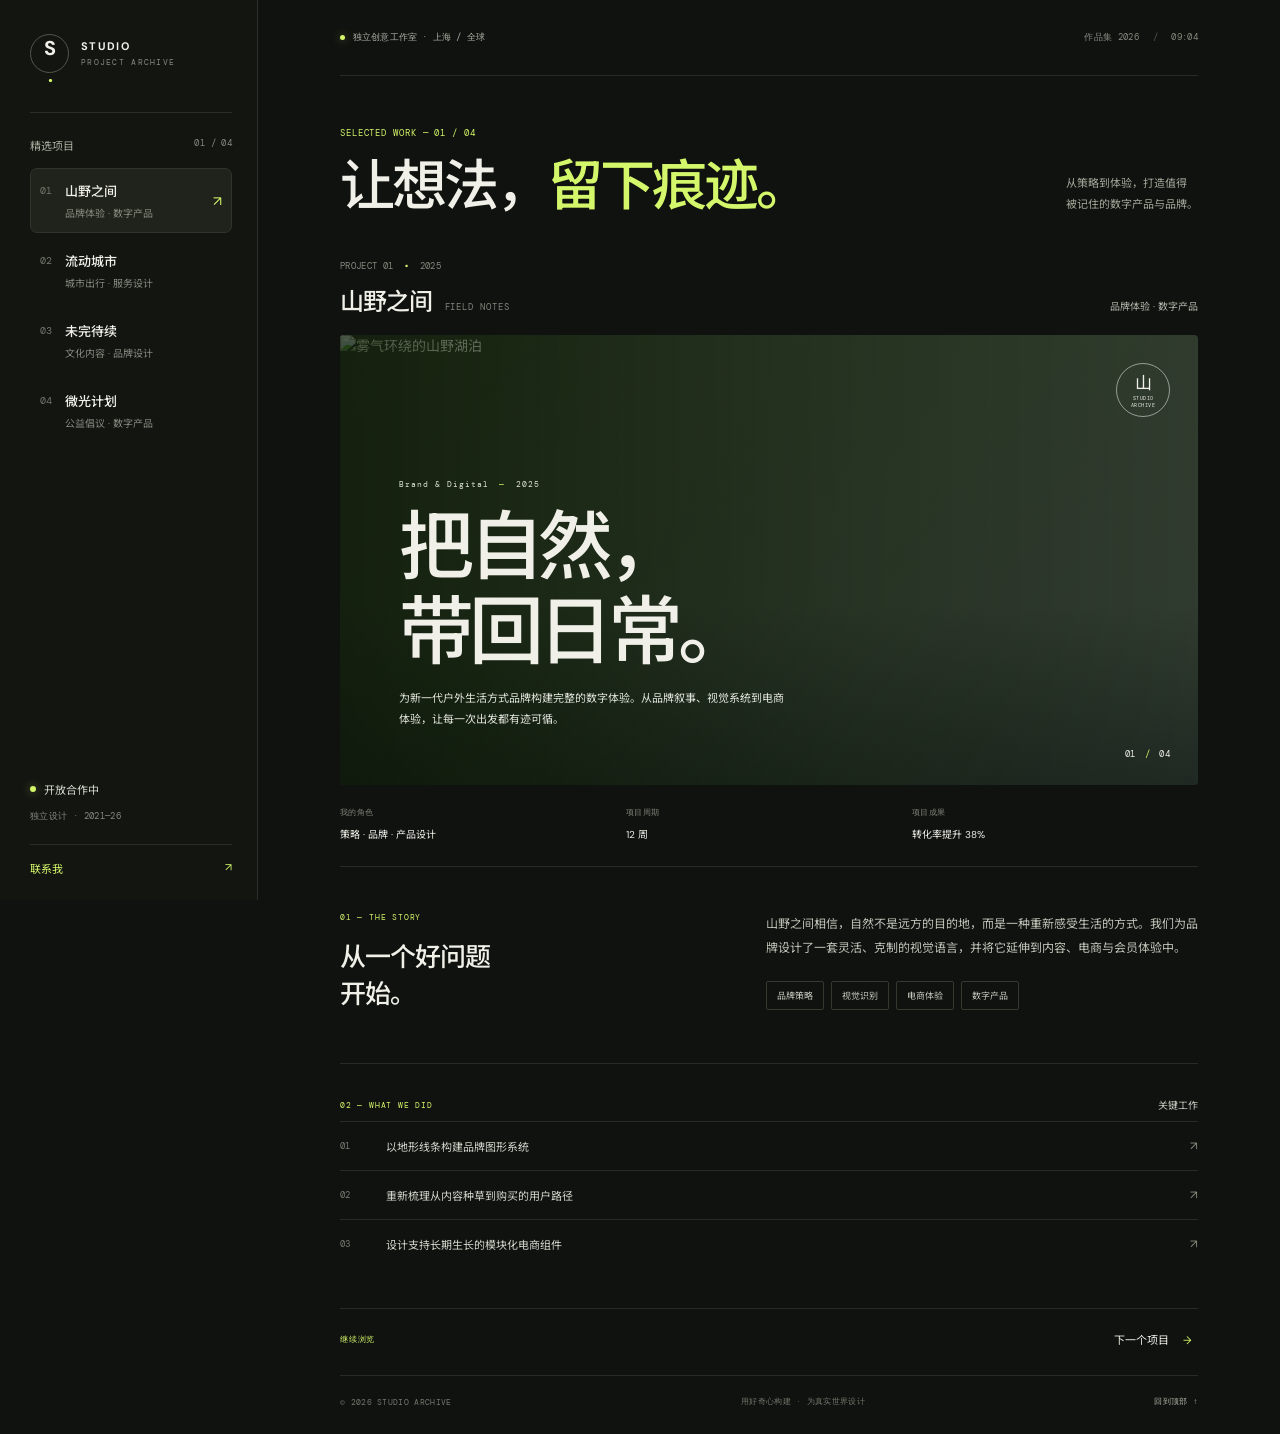
==== index.html @ 035f9936 "更改位置" ====
<!doctype html>
<html lang="zh-CN">
  <head>
    <meta charset="UTF-8" />
    <meta name="viewport" content="width=device-width, initial-scale=1.0" />
    <meta name="theme-color" content="#10120f" />
    <meta name="description" content="精选项目、设计实践与数字体验作品集。" />
    <title>Selected Work — 项目档案</title>
    <link rel="preconnect" href="https://fonts.googleapis.com" />
    <link rel="preconnect" href="https://fonts.gstatic.com" crossorigin />
    <link href="https://fonts.googleapis.com/css2?family=DM+Mono:wght@400;500&family=DM+Sans:wght@400;500;600;700&family=Noto+Sans+SC:wght@400;500;600;700&display=swap" rel="stylesheet" />
    <link rel="stylesheet" href="./styles.css" />
    <script src="./app.js" defer></script>
  </head>
  <body>
    <div class="site-shell">
      <aside class="sidebar" aria-label="项目导航">
        <a class="wordmark" href="#top" aria-label="回到首页"><span class="mark">S<span>.</span></span><span>STUDIO<br /><small>PROJECT ARCHIVE</small></span></a>
        <div class="sidebar-rule"></div>
        <div class="nav-heading"><span>精选项目</span><span class="mono" id="project-count">04 / 04</span></div>
        <nav id="project-nav" class="project-nav" aria-label="选择项目"></nav>
        <div class="sidebar-bottom">
          <div class="availability"><i></i><span>开放合作中</span></div>
          <span class="mono muted">独立设计 · 2021—26</span>
          <a class="contact-link" href="mailto:hello@example.com">联系我 <span>↗</span></a>
        </div>
      </aside>

      <main class="main" id="top">
        <header class="topbar"><span class="eyebrow"><span class="live-dot"></span> 独立创意工作室 · 上海 / 全球</span><span class="topbar-right mono">作品集 <span id="current-year"></span> <span class="topbar-slash">/</span> <span id="clock">--:--</span></span></header>
        <section class="intro"><div><p class="kicker">SELECTED WORK — 01 / 04</p><h1>让想法，<em>留下痕迹。</em></h1></div><p class="intro-note">从策略到体验，打造值得<br />被记住的数字产品与品牌。</p></section>
        <section id="project-detail" class="project-detail" aria-live="polite"></section>
        <footer class="footer"><span>© <span id="footer-year"></span> STUDIO ARCHIVE</span><span>用好奇心构建 · 为真实世界设计</span><a href="#top">回到顶部 ↑</a></footer>
      </main>
    </div>
  </body>
</html>
---- styles.css ----
:root{color-scheme:dark;--bg:#10120f;--panel:#171915;--panel-soft:#1d201a;--line:rgba(233,237,221,.11);--muted:#85897e;--text:#f0f0e9;--lime:#d4f66a;--mono:"DM Mono",monospace;--sans:"DM Sans","Noto Sans SC",sans-serif}*{box-sizing:border-box}html{scroll-behavior:smooth}body{margin:0;background:var(--bg);color:var(--text);font-family:var(--sans);font-size:14px;-webkit-font-smoothing:antialiased}a{color:inherit;text-decoration:none}button{font:inherit;color:inherit}.mono,.section-label,.project-index,.meta-label,.eyebrow,.kicker{font-family:var(--mono);letter-spacing:.04em}.site-shell{min-height:100vh}.sidebar{position:fixed;z-index:5;inset:0 auto 0 0;width:258px;padding:34px 25px 24px 30px;background:#131511;border-right:1px solid var(--line);display:flex;flex-direction:column}.wordmark{display:flex;align-items:center;gap:12px;font-size:11px;line-height:1.35;letter-spacing:.12em;font-weight:700}.wordmark small{font-family:var(--mono);font-weight:400;color:var(--muted);font-size:8px;letter-spacing:.16em}.mark{width:39px;height:39px;border:1px solid #52564a;border-radius:50%;display:grid;place-items:center;font-size:20px;letter-spacing:-.08em}.mark span{color:var(--lime)}.sidebar-rule{height:1px;background:var(--line);margin:39px 0 24px}.nav-heading{display:flex;justify-content:space-between;color:#a9ad9f;font-size:11px;margin-bottom:15px}.nav-heading .mono{font-size:9px;color:var(--muted)}.project-nav{display:flex;flex-direction:column;gap:5px}.project-link{position:relative;display:flex;align-items:center;gap:12px;text-align:left;width:100%;border:1px solid transparent;background:none;border-radius:7px;padding:12px 9px;cursor:pointer;transition:background .2s,border-color .2s}.project-link:hover{background:#1b1e18}.project-link.active{background:#20231b;border-color:#30342a}.project-number{font-size:10px;color:#72776c;align-self:flex-start;padding-top:3px}.project-link-copy{display:flex;flex-direction:column;gap:5px}.project-link-copy strong{font-size:13px;font-weight:500}.project-link-copy small{font-size:10px;color:var(--muted)}.nav-arrow{margin-left:auto;color:var(--lime);opacity:0;transform:translate(-3px,3px);transition:.2s}.project-link.active .nav-arrow,.project-link:hover .nav-arrow{opacity:1;transform:translate(0)}.sidebar-bottom{margin-top:auto;display:flex;flex-direction:column;gap:13px}.availability{display:flex;align-items:center;gap:8px;font-size:11px;color:#d5d7cc}.availability i,.live-dot{display:inline-block;width:6px;height:6px;border-radius:50%;background:var(--lime);box-shadow:0 0 10px #d4f66a75}.sidebar-bottom .muted{font-size:9px;color:var(--muted)}.contact-link{margin-top:8px;padding-top:15px;border-top:1px solid var(--line);font-size:11px;color:var(--lime);display:flex;justify-content:space-between}.main{margin-left:258px;max-width:1600px;padding:0 6.4vw}.topbar{height:76px;display:flex;align-items:center;justify-content:space-between;border-bottom:1px solid var(--line);font-size:10px;color:#aeb2a6}.eyebrow{font-size:9px;letter-spacing:.02em;display:flex;align-items:center;gap:8px}.live-dot{width:5px;height:5px}.topbar-right{font-size:9px;color:#85897e}.topbar-slash{padding:0 8px;color:#51564a}.intro{padding:51px 0 37px;display:flex;justify-content:space-between;align-items:flex-end}.kicker{font-size:9px;color:var(--lime);letter-spacing:.1em;margin:0 0 17px}.intro h1{font-weight:500;font-size:clamp(31px,4.3vw,57px);letter-spacing:-.055em;line-height:1.12;margin:0}.intro h1 em{font-style:normal;color:var(--lime)}.intro-note{font-size:11px;color:#a2a699;line-height:1.9;margin:0 0 3px}.project-heading{display:flex;align-items:flex-end;justify-content:space-between;margin:0 0 18px}.project-index{font-size:9px;color:var(--muted)}.project-index b{color:var(--lime);font-size:8px;padding:0 5px}.project-heading h2{margin:9px 0 0;font-size:24px;letter-spacing:-.035em;font-weight:500;display:flex;align-items:baseline;gap:12px}.heading-en{font:9px var(--mono);letter-spacing:.1em;color:#808579}.project-category{font-size:10px;color:#b1b4a9;padding-bottom:4px}.hero-art{position:relative;width:100%;height:clamp(275px,37vw,450px);overflow:hidden;border-radius:4px;background:#343c2d}.hero-image{position:absolute;width:100%;height:100%;inset:0;object-fit:cover;object-position:center 48%;opacity:.88;transition:transform .8s cubic-bezier(.2,.7,.2,1)}.hero-art:hover .hero-image{transform:scale(1.025)}.hero-art:after{content:"";position:absolute;inset:0;background:linear-gradient(90deg,rgba(9,15,10,.68),rgba(9,15,10,.24) 60%,rgba(9,15,10,.04)),linear-gradient(0deg,rgba(7,10,7,.37),transparent 40%);pointer-events:none}.hero-shade{position:absolute;z-index:1;inset:0;mix-blend-mode:color;background:linear-gradient(125deg,#8ba87555,#7898aa22)}.hero-art.blue .hero-shade{background:#6678a855}.hero-art.peach .hero-shade{background:#c8987755}.hero-art.lilac .hero-shade{background:#9478a355}.hero-label{position:absolute;z-index:2;left:clamp(25px,4.6vw,66px);bottom:clamp(28px,4.3vw,56px);max-width:460px;display:flex;flex-direction:column;align-items:flex-start}.hero-label-top{font-size:8px;letter-spacing:.13em;color:#e0e5d8}.hero-label-top span{color:var(--lime);padding:0 4px}.hero-title{font-size:clamp(39px,6vw,75px);line-height:1.13;letter-spacing:-.07em;font-weight:500;margin:17px 0 12px}.hero-caption{font-size:11px;line-height:1.9;max-width:390px;color:#e2e4dc}.hero-stamp{position:absolute;z-index:2;right:28px;top:28px;width:54px;height:54px;border:1px solid #ffffff80;border-radius:50%;display:flex;flex-direction:column;align-items:center;justify-content:center;font-size:17px}.hero-stamp span{font:5px/1.35 var(--mono);letter-spacing:.1em;text-align:center;margin-top:2px}.hero-counter{position:absolute;z-index:2;right:28px;bottom:25px;font-size:9px}.hero-counter i{color:var(--lime);font-style:normal;padding:0 4px}.project-meta{display:grid;grid-template-columns:repeat(3,1fr);padding:22px 0 25px;border-bottom:1px solid var(--line)}.project-meta div{display:flex;flex-direction:column;gap:8px;font-size:10px}.meta-label{color:#7f8478;font-size:8px;text-transform:uppercase}.story-grid{display:grid;grid-template-columns:1fr 1.18fr;gap:7%;padding:45px 0 49px;border-bottom:1px solid var(--line)}.section-label{margin:0;color:var(--lime);font-size:8px;letter-spacing:.1em}.story-grid h3{font-size:26px;line-height:1.45;letter-spacing:-.04em;font-weight:500;margin:17px 0 0}.story-copy p{margin:0;color:#c0c3b8;font-size:12px;line-height:2.05;max-width:540px}.tag-list{display:flex;flex-wrap:wrap;gap:7px;margin-top:20px}.tag-list span{font-size:9px;color:#c3c7bb;border:1px solid #35392f;padding:7px 10px;border-radius:2px}.highlights{padding:33px 0 40px}.highlights-head{display:flex;justify-content:space-between;align-items:center;font-size:10px;color:#c3c6bb;margin-bottom:9px}.highlight-row{display:grid;grid-template-columns:46px 1fr 20px;align-items:center;border-top:1px solid var(--line);padding:16px 0}.highlight-row>span:first-child{color:#777c70;font-size:9px}.highlight-row p{font-size:11px;margin:0;color:#d2d4ca}.highlight-plus{font-size:12px;color:#878c7e;text-align:right}.next-project{border-top:1px solid var(--line);padding:21px 0 27px;display:flex;justify-content:space-between;align-items:center}.next-project button{border:0;background:none;cursor:pointer;font-size:11px}.next-project button span{color:var(--lime);padding-left:11px;transition:padding .2s}.next-project button:hover span{padding-left:17px}.footer{display:flex;justify-content:space-between;align-items:center;padding:20px 0 27px;border-top:1px solid var(--line);font:8px var(--mono);color:#72776c;letter-spacing:.04em}.footer a{color:#afb3a7}.footer a:hover{color:var(--lime)}
@media(min-width:1500px){.main{padding-right:8vw;padding-left:8vw}}
@media(max-width:900px){.sidebar{width:215px;padding-left:22px;padding-right:19px}.main{margin-left:215px;padding:0 5vw}.intro-note{font-size:10px}.hero-art{height:340px}.story-grid{gap:5%}}
@media(max-width:650px){.sidebar{position:relative;width:100%;height:auto;padding:17px 19px 12px;border-right:0;border-bottom:1px solid var(--line);display:grid;grid-template-columns:1fr auto;align-items:center}.wordmark{font-size:10px}.mark{width:34px;height:34px}.sidebar-rule,.sidebar-bottom{display:none}.nav-heading{display:none}.project-nav{grid-column:1/-1;flex-direction:row;overflow-x:auto;gap:6px;margin-top:13px;padding-bottom:1px;scrollbar-width:none}.project-nav::-webkit-scrollbar{display:none}.project-link{width:auto;min-width:max-content;padding:8px 10px;gap:8px}.project-number{padding-top:1px}.project-link-copy{gap:0}.project-link-copy strong{font-size:11px}.project-link-copy small,.nav-arrow{display:none}.main{margin-left:0;padding:0 19px}.topbar{height:54px}.topbar-right{font-size:8px}.eyebrow{font-size:8px}.intro{padding:35px 0 27px;display:block}.intro h1{font-size:39px}.intro-note{margin-top:14px}.project-heading{align-items:flex-start}.project-heading h2{font-size:22px;gap:8px}.heading-en{font-size:7px}.project-category{font-size:9px;text-align:right;max-width:100px;line-height:1.6}.hero-art{height:365px}.hero-image{object-position:57% center}.hero-label{left:23px;bottom:28px;right:20px}.hero-title{font-size:53px}.hero-caption{font-size:10px}.hero-stamp{right:16px;top:16px;width:45px;height:45px}.hero-counter{right:17px;bottom:15px}.project-meta{gap:8px;padding:17px 0 19px}.project-meta div{font-size:9px}.meta-label{font-size:7px}.story-grid{grid-template-columns:1fr;gap:19px;padding:31px 0 34px}.story-grid h3{font-size:23px;margin-top:10px}.story-grid h3 br{display:none}.story-copy p{font-size:11px}.highlights{padding:26px 0 30px}.highlight-row{grid-template-columns:33px 1fr 16px;padding:15px 0}.highlight-row p{font-size:10px;line-height:1.7}.footer{font-size:7px}.footer span:nth-child(2){display:none}}
@media(prefers-reduced-motion:reduce){*,*::before,*::after{scroll-behavior:auto!important;transition:none!important}}
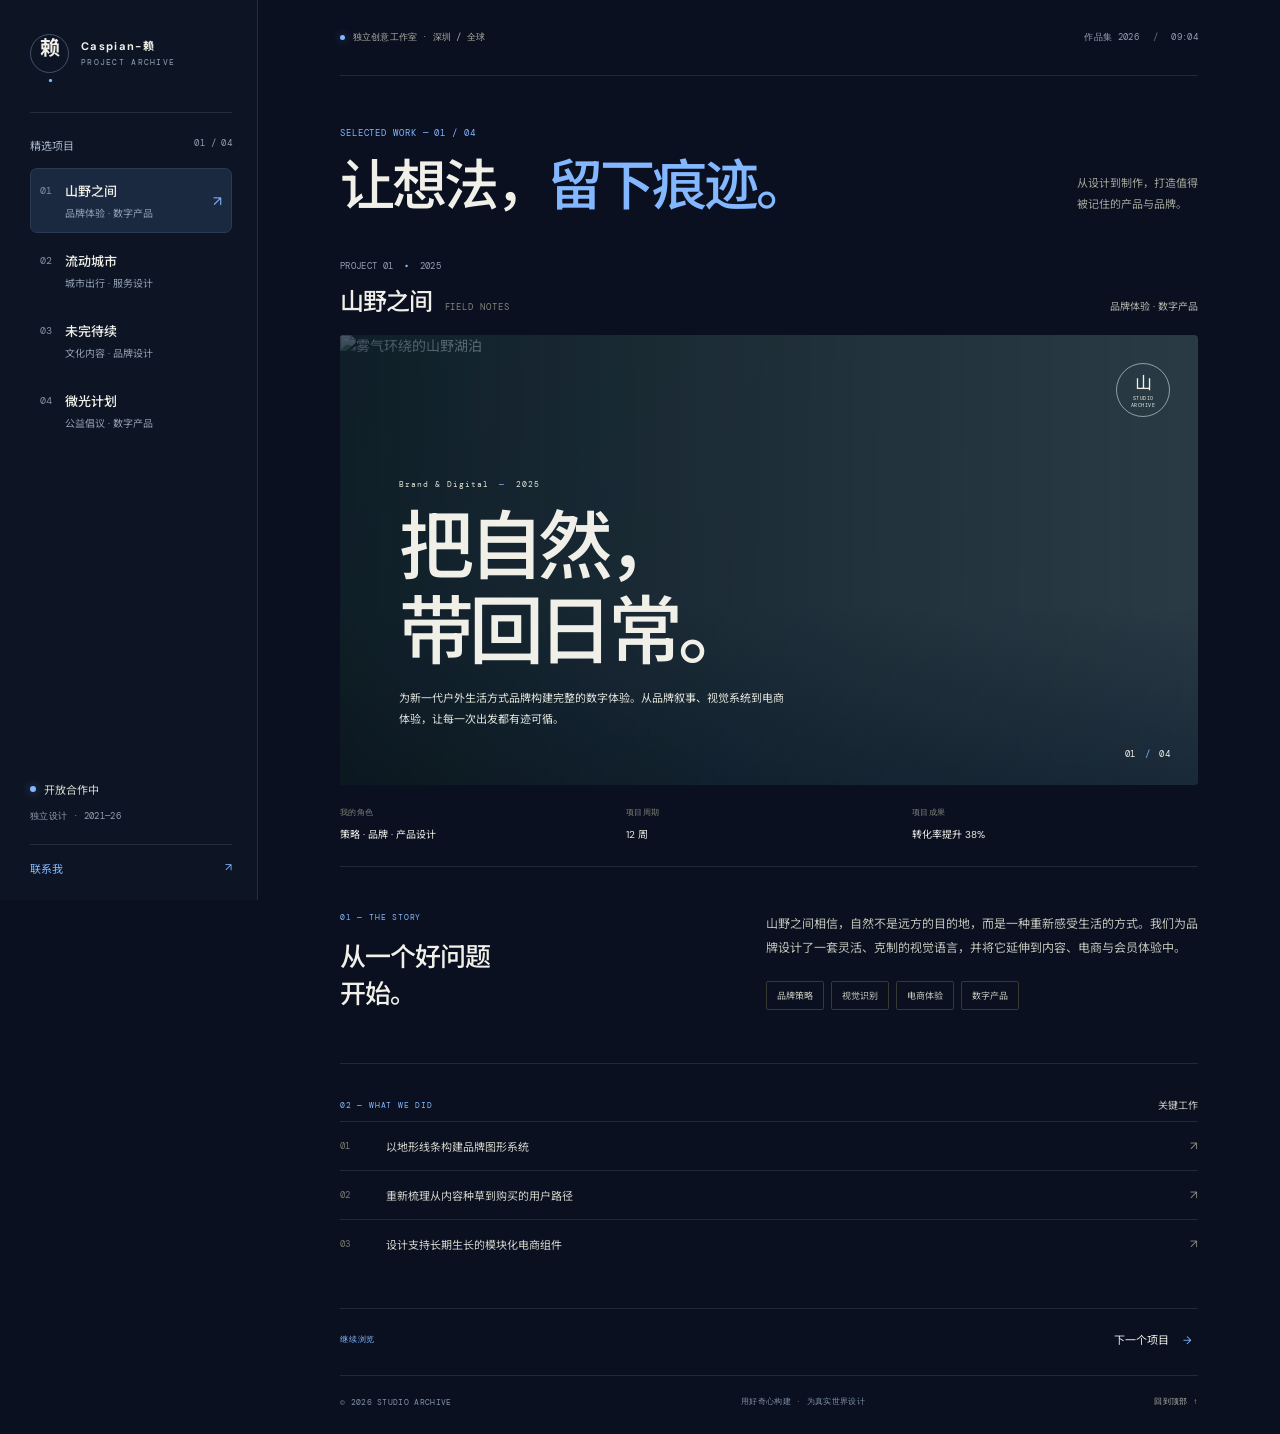
==== commit 8b805840: "更新" ====
--- a/index.html
+++ b/index.html
@@ -15,7 +15,7 @@
   <body>
     <div class="site-shell">
       <aside class="sidebar" aria-label="项目导航">
-        <a class="wordmark" href="#top" aria-label="回到首页"><span class="mark">S<span>.</span></span><span>STUDIO<br /><small>PROJECT ARCHIVE</small></span></a>
+        <a class="wordmark" href="#top" aria-label="回到首页"><span class="mark">赖<span>.</span></span><span>Caspian-赖<br /><small>PROJECT ARCHIVE</small></span></a>
         <div class="sidebar-rule"></div>
         <div class="nav-heading"><span>精选项目</span><span class="mono" id="project-count">04 / 04</span></div>
         <nav id="project-nav" class="project-nav" aria-label="选择项目"></nav>
@@ -27,8 +27,8 @@
       </aside>
 
       <main class="main" id="top">
-        <header class="topbar"><span class="eyebrow"><span class="live-dot"></span> 独立创意工作室 · 上海 / 全球</span><span class="topbar-right mono">作品集 <span id="current-year"></span> <span class="topbar-slash">/</span> <span id="clock">--:--</span></span></header>
-        <section class="intro"><div><p class="kicker">SELECTED WORK — 01 / 04</p><h1>让想法，<em>留下痕迹。</em></h1></div><p class="intro-note">从策略到体验，打造值得<br />被记住的数字产品与品牌。</p></section>
+        <header class="topbar"><span class="eyebrow"><span class="live-dot"></span> 独立创意工作室 · 深圳 / 全球</span><span class="topbar-right mono">作品集 <span id="current-year"></span> <span class="topbar-slash">/</span> <span id="clock">--:--</span></span></header>
+        <section class="intro"><div><p class="kicker">SELECTED WORK — 01 / 04</p><h1>让想法，<em>留下痕迹。</em></h1></div><p class="intro-note">从设计到制作，打造值得<br />被记住的产品与品牌。</p></section>
         <section id="project-detail" class="project-detail" aria-live="polite"></section>
         <footer class="footer"><span>© <span id="footer-year"></span> STUDIO ARCHIVE</span><span>用好奇心构建 · 为真实世界设计</span><a href="#top">回到顶部 ↑</a></footer>
       </main>
--- a/styles.css
+++ b/styles.css
@@ -1,4 +1,4 @@
-:root{color-scheme:dark;--bg:#10120f;--panel:#171915;--panel-soft:#1d201a;--line:rgba(233,237,221,.11);--muted:#85897e;--text:#f0f0e9;--lime:#d4f66a;--mono:"DM Mono",monospace;--sans:"DM Sans","Noto Sans SC",sans-serif}*{box-sizing:border-box}html{scroll-behavior:smooth}body{margin:0;background:var(--bg);color:var(--text);font-family:var(--sans);font-size:14px;-webkit-font-smoothing:antialiased}a{color:inherit;text-decoration:none}button{font:inherit;color:inherit}.mono,.section-label,.project-index,.meta-label,.eyebrow,.kicker{font-family:var(--mono);letter-spacing:.04em}.site-shell{min-height:100vh}.sidebar{position:fixed;z-index:5;inset:0 auto 0 0;width:258px;padding:34px 25px 24px 30px;background:#131511;border-right:1px solid var(--line);display:flex;flex-direction:column}.wordmark{display:flex;align-items:center;gap:12px;font-size:11px;line-height:1.35;letter-spacing:.12em;font-weight:700}.wordmark small{font-family:var(--mono);font-weight:400;color:var(--muted);font-size:8px;letter-spacing:.16em}.mark{width:39px;height:39px;border:1px solid #52564a;border-radius:50%;display:grid;place-items:center;font-size:20px;letter-spacing:-.08em}.mark span{color:var(--lime)}.sidebar-rule{height:1px;background:var(--line);margin:39px 0 24px}.nav-heading{display:flex;justify-content:space-between;color:#a9ad9f;font-size:11px;margin-bottom:15px}.nav-heading .mono{font-size:9px;color:var(--muted)}.project-nav{display:flex;flex-direction:column;gap:5px}.project-link{position:relative;display:flex;align-items:center;gap:12px;text-align:left;width:100%;border:1px solid transparent;background:none;border-radius:7px;padding:12px 9px;cursor:pointer;transition:background .2s,border-color .2s}.project-link:hover{background:#1b1e18}.project-link.active{background:#20231b;border-color:#30342a}.project-number{font-size:10px;color:#72776c;align-self:flex-start;padding-top:3px}.project-link-copy{display:flex;flex-direction:column;gap:5px}.project-link-copy strong{font-size:13px;font-weight:500}.project-link-copy small{font-size:10px;color:var(--muted)}.nav-arrow{margin-left:auto;color:var(--lime);opacity:0;transform:translate(-3px,3px);transition:.2s}.project-link.active .nav-arrow,.project-link:hover .nav-arrow{opacity:1;transform:translate(0)}.sidebar-bottom{margin-top:auto;display:flex;flex-direction:column;gap:13px}.availability{display:flex;align-items:center;gap:8px;font-size:11px;color:#d5d7cc}.availability i,.live-dot{display:inline-block;width:6px;height:6px;border-radius:50%;background:var(--lime);box-shadow:0 0 10px #d4f66a75}.sidebar-bottom .muted{font-size:9px;color:var(--muted)}.contact-link{margin-top:8px;padding-top:15px;border-top:1px solid var(--line);font-size:11px;color:var(--lime);display:flex;justify-content:space-between}.main{margin-left:258px;max-width:1600px;padding:0 6.4vw}.topbar{height:76px;display:flex;align-items:center;justify-content:space-between;border-bottom:1px solid var(--line);font-size:10px;color:#aeb2a6}.eyebrow{font-size:9px;letter-spacing:.02em;display:flex;align-items:center;gap:8px}.live-dot{width:5px;height:5px}.topbar-right{font-size:9px;color:#85897e}.topbar-slash{padding:0 8px;color:#51564a}.intro{padding:51px 0 37px;display:flex;justify-content:space-between;align-items:flex-end}.kicker{font-size:9px;color:var(--lime);letter-spacing:.1em;margin:0 0 17px}.intro h1{font-weight:500;font-size:clamp(31px,4.3vw,57px);letter-spacing:-.055em;line-height:1.12;margin:0}.intro h1 em{font-style:normal;color:var(--lime)}.intro-note{font-size:11px;color:#a2a699;line-height:1.9;margin:0 0 3px}.project-heading{display:flex;align-items:flex-end;justify-content:space-between;margin:0 0 18px}.project-index{font-size:9px;color:var(--muted)}.project-index b{color:var(--lime);font-size:8px;padding:0 5px}.project-heading h2{margin:9px 0 0;font-size:24px;letter-spacing:-.035em;font-weight:500;display:flex;align-items:baseline;gap:12px}.heading-en{font:9px var(--mono);letter-spacing:.1em;color:#808579}.project-category{font-size:10px;color:#b1b4a9;padding-bottom:4px}.hero-art{position:relative;width:100%;height:clamp(275px,37vw,450px);overflow:hidden;border-radius:4px;background:#343c2d}.hero-image{position:absolute;width:100%;height:100%;inset:0;object-fit:cover;object-position:center 48%;opacity:.88;transition:transform .8s cubic-bezier(.2,.7,.2,1)}.hero-art:hover .hero-image{transform:scale(1.025)}.hero-art:after{content:"";position:absolute;inset:0;background:linear-gradient(90deg,rgba(9,15,10,.68),rgba(9,15,10,.24) 60%,rgba(9,15,10,.04)),linear-gradient(0deg,rgba(7,10,7,.37),transparent 40%);pointer-events:none}.hero-shade{position:absolute;z-index:1;inset:0;mix-blend-mode:color;background:linear-gradient(125deg,#8ba87555,#7898aa22)}.hero-art.blue .hero-shade{background:#6678a855}.hero-art.peach .hero-shade{background:#c8987755}.hero-art.lilac .hero-shade{background:#9478a355}.hero-label{position:absolute;z-index:2;left:clamp(25px,4.6vw,66px);bottom:clamp(28px,4.3vw,56px);max-width:460px;display:flex;flex-direction:column;align-items:flex-start}.hero-label-top{font-size:8px;letter-spacing:.13em;color:#e0e5d8}.hero-label-top span{color:var(--lime);padding:0 4px}.hero-title{font-size:clamp(39px,6vw,75px);line-height:1.13;letter-spacing:-.07em;font-weight:500;margin:17px 0 12px}.hero-caption{font-size:11px;line-height:1.9;max-width:390px;color:#e2e4dc}.hero-stamp{position:absolute;z-index:2;right:28px;top:28px;width:54px;height:54px;border:1px solid #ffffff80;border-radius:50%;display:flex;flex-direction:column;align-items:center;justify-content:center;font-size:17px}.hero-stamp span{font:5px/1.35 var(--mono);letter-spacing:.1em;text-align:center;margin-top:2px}.hero-counter{position:absolute;z-index:2;right:28px;bottom:25px;font-size:9px}.hero-counter i{color:var(--lime);font-style:normal;padding:0 4px}.project-meta{display:grid;grid-template-columns:repeat(3,1fr);padding:22px 0 25px;border-bottom:1px solid var(--line)}.project-meta div{display:flex;flex-direction:column;gap:8px;font-size:10px}.meta-label{color:#7f8478;font-size:8px;text-transform:uppercase}.story-grid{display:grid;grid-template-columns:1fr 1.18fr;gap:7%;padding:45px 0 49px;border-bottom:1px solid var(--line)}.section-label{margin:0;color:var(--lime);font-size:8px;letter-spacing:.1em}.story-grid h3{font-size:26px;line-height:1.45;letter-spacing:-.04em;font-weight:500;margin:17px 0 0}.story-copy p{margin:0;color:#c0c3b8;font-size:12px;line-height:2.05;max-width:540px}.tag-list{display:flex;flex-wrap:wrap;gap:7px;margin-top:20px}.tag-list span{font-size:9px;color:#c3c7bb;border:1px solid #35392f;padding:7px 10px;border-radius:2px}.highlights{padding:33px 0 40px}.highlights-head{display:flex;justify-content:space-between;align-items:center;font-size:10px;color:#c3c6bb;margin-bottom:9px}.highlight-row{display:grid;grid-template-columns:46px 1fr 20px;align-items:center;border-top:1px solid var(--line);padding:16px 0}.highlight-row>span:first-child{color:#777c70;font-size:9px}.highlight-row p{font-size:11px;margin:0;color:#d2d4ca}.highlight-plus{font-size:12px;color:#878c7e;text-align:right}.next-project{border-top:1px solid var(--line);padding:21px 0 27px;display:flex;justify-content:space-between;align-items:center}.next-project button{border:0;background:none;cursor:pointer;font-size:11px}.next-project button span{color:var(--lime);padding-left:11px;transition:padding .2s}.next-project button:hover span{padding-left:17px}.footer{display:flex;justify-content:space-between;align-items:center;padding:20px 0 27px;border-top:1px solid var(--line);font:8px var(--mono);color:#72776c;letter-spacing:.04em}.footer a{color:#afb3a7}.footer a:hover{color:var(--lime)}
+:root{color-scheme:dark;--bg:#0a1020;--panel:#111a2a;--panel-soft:#18243a;--line:rgba(233,237,221,.11);--muted:#929fb3;--text:#f0f0e9;--lime:#83b7ff;--mono:"DM Mono",monospace;--sans:"DM Sans","Noto Sans SC",sans-serif}*{box-sizing:border-box}html{scroll-behavior:smooth}body{margin:0;background:var(--bg);color:var(--text);font-family:var(--sans);font-size:14px;-webkit-font-smoothing:antialiased}a{color:inherit;text-decoration:none}button{font:inherit;color:inherit}.mono,.section-label,.project-index,.meta-label,.eyebrow,.kicker{font-family:var(--mono);letter-spacing:.04em}.site-shell{min-height:100vh}.sidebar{position:fixed;z-index:5;inset:0 auto 0 0;width:258px;padding:34px 25px 24px 30px;background:#0d1524;border-right:1px solid var(--line);display:flex;flex-direction:column}.wordmark{display:flex;align-items:center;gap:12px;font-size:11px;line-height:1.35;letter-spacing:.12em;font-weight:700}.wordmark small{font-family:var(--mono);font-weight:400;color:var(--muted);font-size:8px;letter-spacing:.16em}.mark{width:39px;height:39px;border:1px solid #41516b;border-radius:50%;display:grid;place-items:center;font-size:20px;letter-spacing:-.08em}.mark span{color:var(--lime)}.sidebar-rule{height:1px;background:var(--line);margin:39px 0 24px}.nav-heading{display:flex;justify-content:space-between;color:#a8b5ca;font-size:11px;margin-bottom:15px}.nav-heading .mono{font-size:9px;color:var(--muted)}.project-nav{display:flex;flex-direction:column;gap:5px}.project-link{position:relative;display:flex;align-items:center;gap:12px;text-align:left;width:100%;border:1px solid transparent;background:none;border-radius:7px;padding:12px 9px;cursor:pointer;transition:background .2s,border-color .2s}.project-link:hover{background:#172238}.project-link.active{background:#1b2940;border-color:#2b3a53}.project-number{font-size:10px;color:#8190a7;align-self:flex-start;padding-top:3px}.project-link-copy{display:flex;flex-direction:column;gap:5px}.project-link-copy strong{font-size:13px;font-weight:500}.project-link-copy small{font-size:10px;color:var(--muted)}.nav-arrow{margin-left:auto;color:var(--lime);opacity:0;transform:translate(-3px,3px);transition:.2s}.project-link.active .nav-arrow,.project-link:hover .nav-arrow{opacity:1;transform:translate(0)}.sidebar-bottom{margin-top:auto;display:flex;flex-direction:column;gap:13px}.availability{display:flex;align-items:center;gap:8px;font-size:11px;color:#d5d7cc}.availability i,.live-dot{display:inline-block;width:6px;height:6px;border-radius:50%;background:var(--lime);box-shadow:0 0 10px #83b7ff75}.sidebar-bottom .muted{font-size:9px;color:var(--muted)}.contact-link{margin-top:8px;padding-top:15px;border-top:1px solid var(--line);font-size:11px;color:var(--lime);display:flex;justify-content:space-between}.main{margin-left:258px;max-width:1600px;padding:0 6.4vw}.topbar{height:76px;display:flex;align-items:center;justify-content:space-between;border-bottom:1px solid var(--line);font-size:10px;color:#aeb2a6}.eyebrow{font-size:9px;letter-spacing:.02em;display:flex;align-items:center;gap:8px}.live-dot{width:5px;height:5px}.topbar-right{font-size:9px;color:#929fb3}.topbar-slash{padding:0 8px;color:#64748a}.intro{padding:51px 0 37px;display:flex;justify-content:space-between;align-items:flex-end}.kicker{font-size:9px;color:var(--lime);letter-spacing:.1em;margin:0 0 17px}.intro h1{font-weight:500;font-size:clamp(31px,4.3vw,57px);letter-spacing:-.055em;line-height:1.12;margin:0}.intro h1 em{font-style:normal;color:var(--lime)}.intro-note{font-size:11px;color:#a2a699;line-height:1.9;margin:0 0 3px}.project-heading{display:flex;align-items:flex-end;justify-content:space-between;margin:0 0 18px}.project-index{font-size:9px;color:var(--muted)}.project-index b{color:var(--lime);font-size:8px;padding:0 5px}.project-heading h2{margin:9px 0 0;font-size:24px;letter-spacing:-.035em;font-weight:500;display:flex;align-items:baseline;gap:12px}.heading-en{font:9px var(--mono);letter-spacing:.1em;color:#808579}.project-category{font-size:10px;color:#b1b4a9;padding-bottom:4px}.hero-art{position:relative;width:100%;height:clamp(275px,37vw,450px);overflow:hidden;border-radius:4px;background:#343c2d}.hero-image{position:absolute;width:100%;height:100%;inset:0;object-fit:cover;object-position:center 48%;opacity:.88;transition:transform .8s cubic-bezier(.2,.7,.2,1)}.hero-art:hover .hero-image{transform:scale(1.025)}.hero-art:after{content:"";position:absolute;inset:0;background:linear-gradient(90deg,rgba(9,15,10,.68),rgba(9,15,10,.24) 60%,rgba(9,15,10,.04)),linear-gradient(0deg,rgba(7,10,7,.37),transparent 40%);pointer-events:none}.hero-shade{position:absolute;z-index:1;inset:0;mix-blend-mode:color;background:linear-gradient(125deg,#779ac855,#6687c855)}.hero-art.blue .hero-shade{background:#6678a855}.hero-art.peach .hero-shade{background:#c8987755}.hero-art.lilac .hero-shade{background:#9478a355}.hero-label{position:absolute;z-index:2;left:clamp(25px,4.6vw,66px);bottom:clamp(28px,4.3vw,56px);max-width:460px;display:flex;flex-direction:column;align-items:flex-start}.hero-label-top{font-size:8px;letter-spacing:.13em;color:#e0e5d8}.hero-label-top span{color:var(--lime);padding:0 4px}.hero-title{font-size:clamp(39px,6vw,75px);line-height:1.13;letter-spacing:-.07em;font-weight:500;margin:17px 0 12px}.hero-caption{font-size:11px;line-height:1.9;max-width:390px;color:#e2e4dc}.hero-stamp{position:absolute;z-index:2;right:28px;top:28px;width:54px;height:54px;border:1px solid #ffffff80;border-radius:50%;display:flex;flex-direction:column;align-items:center;justify-content:center;font-size:17px}.hero-stamp span{font:5px/1.35 var(--mono);letter-spacing:.1em;text-align:center;margin-top:2px}.hero-counter{position:absolute;z-index:2;right:28px;bottom:25px;font-size:9px}.hero-counter i{color:var(--lime);font-style:normal;padding:0 4px}.project-meta{display:grid;grid-template-columns:repeat(3,1fr);padding:22px 0 25px;border-bottom:1px solid var(--line)}.project-meta div{display:flex;flex-direction:column;gap:8px;font-size:10px}.meta-label{color:#7f8478;font-size:8px;text-transform:uppercase}.story-grid{display:grid;grid-template-columns:1fr 1.18fr;gap:7%;padding:45px 0 49px;border-bottom:1px solid var(--line)}.section-label{margin:0;color:var(--lime);font-size:8px;letter-spacing:.1em}.story-grid h3{font-size:26px;line-height:1.45;letter-spacing:-.04em;font-weight:500;margin:17px 0 0}.story-copy p{margin:0;color:#c0c3b8;font-size:12px;line-height:2.05;max-width:540px}.tag-list{display:flex;flex-wrap:wrap;gap:7px;margin-top:20px}.tag-list span{font-size:9px;color:#c3c7bb;border:1px solid #35392f;padding:7px 10px;border-radius:2px}.highlights{padding:33px 0 40px}.highlights-head{display:flex;justify-content:space-between;align-items:center;font-size:10px;color:#c3c6bb;margin-bottom:9px}.highlight-row{display:grid;grid-template-columns:46px 1fr 20px;align-items:center;border-top:1px solid var(--line);padding:16px 0}.highlight-row>span:first-child{color:#777c70;font-size:9px}.highlight-row p{font-size:11px;margin:0;color:#d2d4ca}.highlight-plus{font-size:12px;color:#878c7e;text-align:right}.next-project{border-top:1px solid var(--line);padding:21px 0 27px;display:flex;justify-content:space-between;align-items:center}.next-project button{border:0;background:none;cursor:pointer;font-size:11px}.next-project button span{color:var(--lime);padding-left:11px;transition:padding .2s}.next-project button:hover span{padding-left:17px}.footer{display:flex;justify-content:space-between;align-items:center;padding:20px 0 27px;border-top:1px solid var(--line);font:8px var(--mono);color:#8190a7;letter-spacing:.04em}.footer a{color:#afb3a7}.footer a:hover{color:var(--lime)}
 @media(min-width:1500px){.main{padding-right:8vw;padding-left:8vw}}
 @media(max-width:900px){.sidebar{width:215px;padding-left:22px;padding-right:19px}.main{margin-left:215px;padding:0 5vw}.intro-note{font-size:10px}.hero-art{height:340px}.story-grid{gap:5%}}
 @media(max-width:650px){.sidebar{position:relative;width:100%;height:auto;padding:17px 19px 12px;border-right:0;border-bottom:1px solid var(--line);display:grid;grid-template-columns:1fr auto;align-items:center}.wordmark{font-size:10px}.mark{width:34px;height:34px}.sidebar-rule,.sidebar-bottom{display:none}.nav-heading{display:none}.project-nav{grid-column:1/-1;flex-direction:row;overflow-x:auto;gap:6px;margin-top:13px;padding-bottom:1px;scrollbar-width:none}.project-nav::-webkit-scrollbar{display:none}.project-link{width:auto;min-width:max-content;padding:8px 10px;gap:8px}.project-number{padding-top:1px}.project-link-copy{gap:0}.project-link-copy strong{font-size:11px}.project-link-copy small,.nav-arrow{display:none}.main{margin-left:0;padding:0 19px}.topbar{height:54px}.topbar-right{font-size:8px}.eyebrow{font-size:8px}.intro{padding:35px 0 27px;display:block}.intro h1{font-size:39px}.intro-note{margin-top:14px}.project-heading{align-items:flex-start}.project-heading h2{font-size:22px;gap:8px}.heading-en{font-size:7px}.project-category{font-size:9px;text-align:right;max-width:100px;line-height:1.6}.hero-art{height:365px}.hero-image{object-position:57% center}.hero-label{left:23px;bottom:28px;right:20px}.hero-title{font-size:53px}.hero-caption{font-size:10px}.hero-stamp{right:16px;top:16px;width:45px;height:45px}.hero-counter{right:17px;bottom:15px}.project-meta{gap:8px;padding:17px 0 19px}.project-meta div{font-size:9px}.meta-label{font-size:7px}.story-grid{grid-template-columns:1fr;gap:19px;padding:31px 0 34px}.story-grid h3{font-size:23px;margin-top:10px}.story-grid h3 br{display:none}.story-copy p{font-size:11px}.highlights{padding:26px 0 30px}.highlight-row{grid-template-columns:33px 1fr 16px;padding:15px 0}.highlight-row p{font-size:10px;line-height:1.7}.footer{font-size:7px}.footer span:nth-child(2){display:none}}
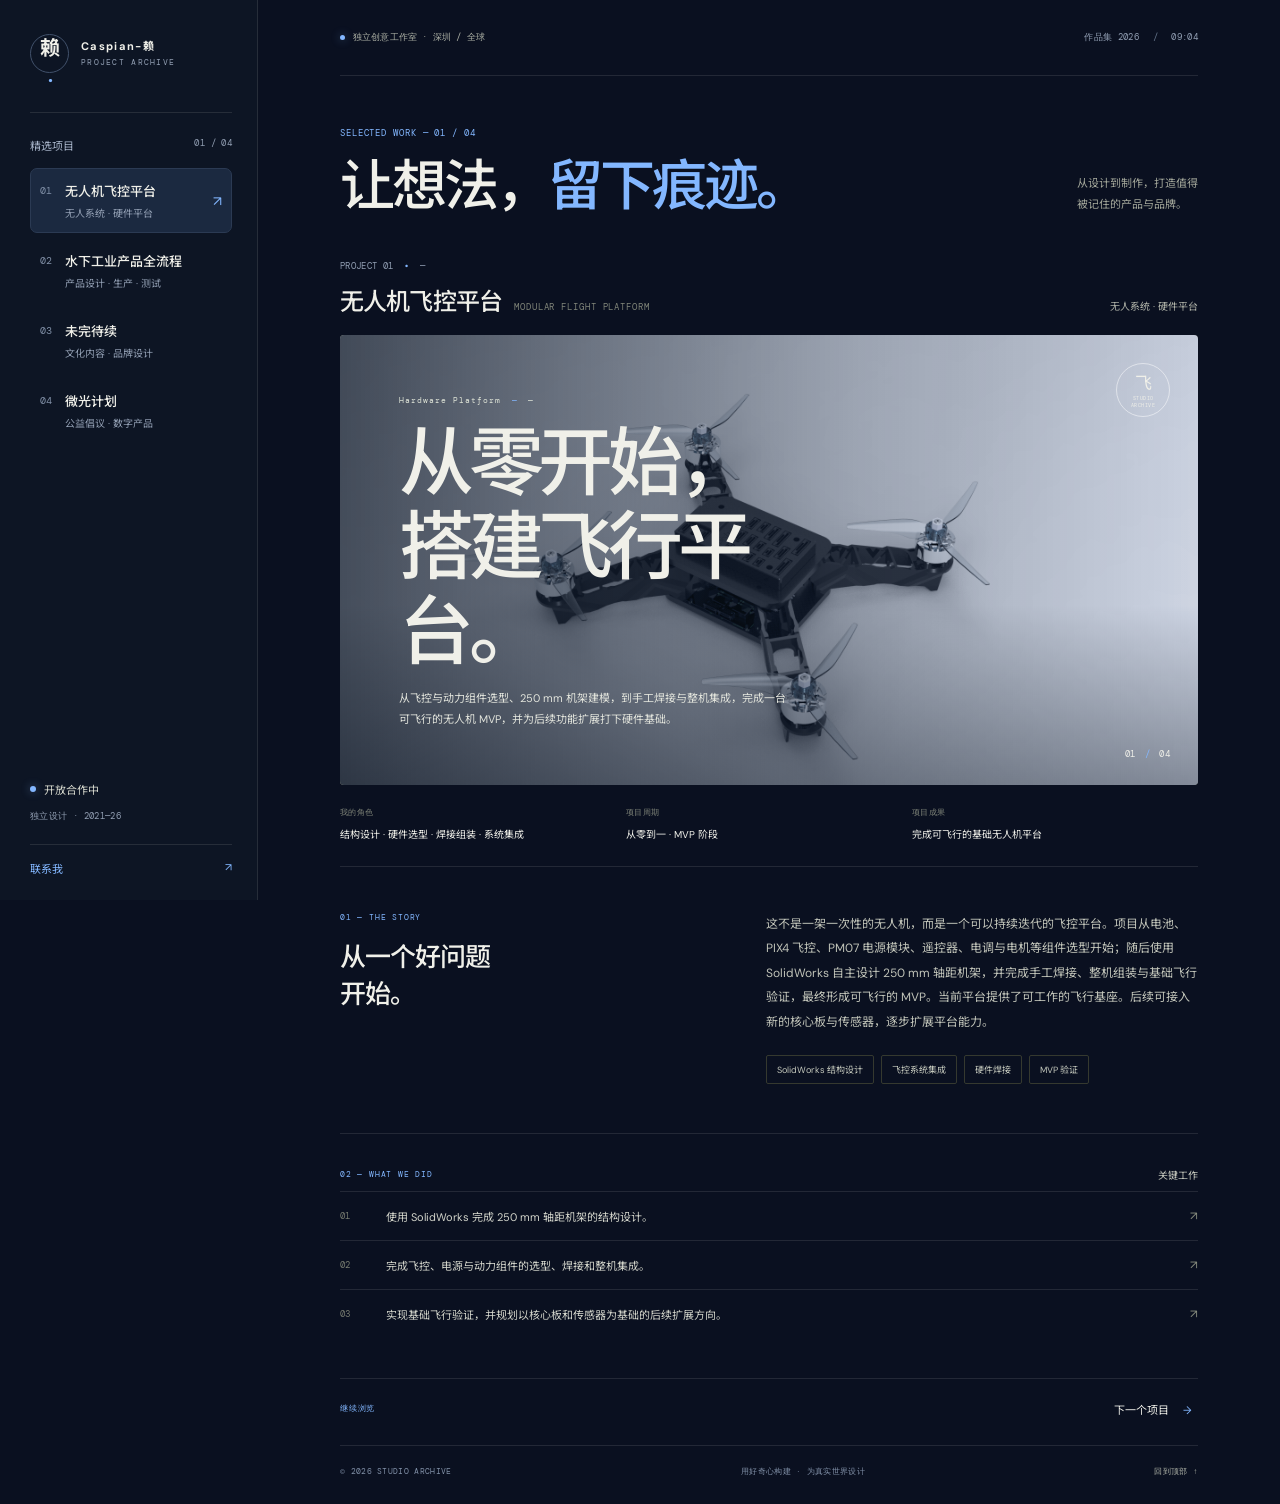
==== commit d4e6504f: "1" ====
--- a/index.html
+++ b/index.html
@@ -3,8 +3,8 @@
   <head>
     <meta charset="UTF-8" />
     <meta name="viewport" content="width=device-width, initial-scale=1.0" />
-    <meta name="theme-color" content="#10120f" />
-    <meta name="description" content="精选项目、设计实践与数字体验作品集。" />
+    <meta name="theme-color" content="#0a1020" />
+    <meta name="description" content="精选项目与产品工程实践：展示设计、生产、测试、交付与迭代的公开内容架构。" />
     <title>Selected Work — 项目档案</title>
     <link rel="preconnect" href="https://fonts.googleapis.com" />
     <link rel="preconnect" href="https://fonts.gstatic.com" crossorigin />
--- a/styles.css
+++ b/styles.css
@@ -1,5 +1,8 @@
 :root{color-scheme:dark;--bg:#0a1020;--panel:#111a2a;--panel-soft:#18243a;--line:rgba(233,237,221,.11);--muted:#929fb3;--text:#f0f0e9;--lime:#83b7ff;--mono:"DM Mono",monospace;--sans:"DM Sans","Noto Sans SC",sans-serif}*{box-sizing:border-box}html{scroll-behavior:smooth}body{margin:0;background:var(--bg);color:var(--text);font-family:var(--sans);font-size:14px;-webkit-font-smoothing:antialiased}a{color:inherit;text-decoration:none}button{font:inherit;color:inherit}.mono,.section-label,.project-index,.meta-label,.eyebrow,.kicker{font-family:var(--mono);letter-spacing:.04em}.site-shell{min-height:100vh}.sidebar{position:fixed;z-index:5;inset:0 auto 0 0;width:258px;padding:34px 25px 24px 30px;background:#0d1524;border-right:1px solid var(--line);display:flex;flex-direction:column}.wordmark{display:flex;align-items:center;gap:12px;font-size:11px;line-height:1.35;letter-spacing:.12em;font-weight:700}.wordmark small{font-family:var(--mono);font-weight:400;color:var(--muted);font-size:8px;letter-spacing:.16em}.mark{width:39px;height:39px;border:1px solid #41516b;border-radius:50%;display:grid;place-items:center;font-size:20px;letter-spacing:-.08em}.mark span{color:var(--lime)}.sidebar-rule{height:1px;background:var(--line);margin:39px 0 24px}.nav-heading{display:flex;justify-content:space-between;color:#a8b5ca;font-size:11px;margin-bottom:15px}.nav-heading .mono{font-size:9px;color:var(--muted)}.project-nav{display:flex;flex-direction:column;gap:5px}.project-link{position:relative;display:flex;align-items:center;gap:12px;text-align:left;width:100%;border:1px solid transparent;background:none;border-radius:7px;padding:12px 9px;cursor:pointer;transition:background .2s,border-color .2s}.project-link:hover{background:#172238}.project-link.active{background:#1b2940;border-color:#2b3a53}.project-number{font-size:10px;color:#8190a7;align-self:flex-start;padding-top:3px}.project-link-copy{display:flex;flex-direction:column;gap:5px}.project-link-copy strong{font-size:13px;font-weight:500}.project-link-copy small{font-size:10px;color:var(--muted)}.nav-arrow{margin-left:auto;color:var(--lime);opacity:0;transform:translate(-3px,3px);transition:.2s}.project-link.active .nav-arrow,.project-link:hover .nav-arrow{opacity:1;transform:translate(0)}.sidebar-bottom{margin-top:auto;display:flex;flex-direction:column;gap:13px}.availability{display:flex;align-items:center;gap:8px;font-size:11px;color:#d5d7cc}.availability i,.live-dot{display:inline-block;width:6px;height:6px;border-radius:50%;background:var(--lime);box-shadow:0 0 10px #83b7ff75}.sidebar-bottom .muted{font-size:9px;color:var(--muted)}.contact-link{margin-top:8px;padding-top:15px;border-top:1px solid var(--line);font-size:11px;color:var(--lime);display:flex;justify-content:space-between}.main{margin-left:258px;max-width:1600px;padding:0 6.4vw}.topbar{height:76px;display:flex;align-items:center;justify-content:space-between;border-bottom:1px solid var(--line);font-size:10px;color:#aeb2a6}.eyebrow{font-size:9px;letter-spacing:.02em;display:flex;align-items:center;gap:8px}.live-dot{width:5px;height:5px}.topbar-right{font-size:9px;color:#929fb3}.topbar-slash{padding:0 8px;color:#64748a}.intro{padding:51px 0 37px;display:flex;justify-content:space-between;align-items:flex-end}.kicker{font-size:9px;color:var(--lime);letter-spacing:.1em;margin:0 0 17px}.intro h1{font-weight:500;font-size:clamp(31px,4.3vw,57px);letter-spacing:-.055em;line-height:1.12;margin:0}.intro h1 em{font-style:normal;color:var(--lime)}.intro-note{font-size:11px;color:#a2a699;line-height:1.9;margin:0 0 3px}.project-heading{display:flex;align-items:flex-end;justify-content:space-between;margin:0 0 18px}.project-index{font-size:9px;color:var(--muted)}.project-index b{color:var(--lime);font-size:8px;padding:0 5px}.project-heading h2{margin:9px 0 0;font-size:24px;letter-spacing:-.035em;font-weight:500;display:flex;align-items:baseline;gap:12px}.heading-en{font:9px var(--mono);letter-spacing:.1em;color:#808579}.project-category{font-size:10px;color:#b1b4a9;padding-bottom:4px}.hero-art{position:relative;width:100%;height:clamp(275px,37vw,450px);overflow:hidden;border-radius:4px;background:#343c2d}.hero-image{position:absolute;width:100%;height:100%;inset:0;object-fit:cover;object-position:center 48%;opacity:.88;transition:transform .8s cubic-bezier(.2,.7,.2,1)}.hero-art:hover .hero-image{transform:scale(1.025)}.hero-art:after{content:"";position:absolute;inset:0;background:linear-gradient(90deg,rgba(9,15,10,.68),rgba(9,15,10,.24) 60%,rgba(9,15,10,.04)),linear-gradient(0deg,rgba(7,10,7,.37),transparent 40%);pointer-events:none}.hero-shade{position:absolute;z-index:1;inset:0;mix-blend-mode:color;background:linear-gradient(125deg,#779ac855,#6687c855)}.hero-art.blue .hero-shade{background:#6678a855}.hero-art.peach .hero-shade{background:#c8987755}.hero-art.lilac .hero-shade{background:#9478a355}.hero-label{position:absolute;z-index:2;left:clamp(25px,4.6vw,66px);bottom:clamp(28px,4.3vw,56px);max-width:460px;display:flex;flex-direction:column;align-items:flex-start}.hero-label-top{font-size:8px;letter-spacing:.13em;color:#e0e5d8}.hero-label-top span{color:var(--lime);padding:0 4px}.hero-title{font-size:clamp(39px,6vw,75px);line-height:1.13;letter-spacing:-.07em;font-weight:500;margin:17px 0 12px}.hero-caption{font-size:11px;line-height:1.9;max-width:390px;color:#e2e4dc}.hero-stamp{position:absolute;z-index:2;right:28px;top:28px;width:54px;height:54px;border:1px solid #ffffff80;border-radius:50%;display:flex;flex-direction:column;align-items:center;justify-content:center;font-size:17px}.hero-stamp span{font:5px/1.35 var(--mono);letter-spacing:.1em;text-align:center;margin-top:2px}.hero-counter{position:absolute;z-index:2;right:28px;bottom:25px;font-size:9px}.hero-counter i{color:var(--lime);font-style:normal;padding:0 4px}.project-meta{display:grid;grid-template-columns:repeat(3,1fr);padding:22px 0 25px;border-bottom:1px solid var(--line)}.project-meta div{display:flex;flex-direction:column;gap:8px;font-size:10px}.meta-label{color:#7f8478;font-size:8px;text-transform:uppercase}.story-grid{display:grid;grid-template-columns:1fr 1.18fr;gap:7%;padding:45px 0 49px;border-bottom:1px solid var(--line)}.section-label{margin:0;color:var(--lime);font-size:8px;letter-spacing:.1em}.story-grid h3{font-size:26px;line-height:1.45;letter-spacing:-.04em;font-weight:500;margin:17px 0 0}.story-copy p{margin:0;color:#c0c3b8;font-size:12px;line-height:2.05;max-width:540px}.tag-list{display:flex;flex-wrap:wrap;gap:7px;margin-top:20px}.tag-list span{font-size:9px;color:#c3c7bb;border:1px solid #35392f;padding:7px 10px;border-radius:2px}.highlights{padding:33px 0 40px}.highlights-head{display:flex;justify-content:space-between;align-items:center;font-size:10px;color:#c3c6bb;margin-bottom:9px}.highlight-row{display:grid;grid-template-columns:46px 1fr 20px;align-items:center;border-top:1px solid var(--line);padding:16px 0}.highlight-row>span:first-child{color:#777c70;font-size:9px}.highlight-row p{font-size:11px;margin:0;color:#d2d4ca}.highlight-plus{font-size:12px;color:#878c7e;text-align:right}.next-project{border-top:1px solid var(--line);padding:21px 0 27px;display:flex;justify-content:space-between;align-items:center}.next-project button{border:0;background:none;cursor:pointer;font-size:11px}.next-project button span{color:var(--lime);padding-left:11px;transition:padding .2s}.next-project button:hover span{padding-left:17px}.footer{display:flex;justify-content:space-between;align-items:center;padding:20px 0 27px;border-top:1px solid var(--line);font:8px var(--mono);color:#8190a7;letter-spacing:.04em}.footer a{color:#afb3a7}.footer a:hover{color:var(--lime)}
 @media(min-width:1500px){.main{padding-right:8vw;padding-left:8vw}}
+.hero-art.no-image{background:radial-gradient(ellipse at 78% 25%,#45658a 0%,#203752 30%,#111a2a 74%)}.hero-art.no-image:after{background:linear-gradient(90deg,rgba(7,13,25,.36),rgba(7,13,25,.06) 75%),linear-gradient(0deg,rgba(7,13,25,.45),transparent 55%)}.engineering-grid{position:absolute;inset:0;opacity:.28;background-image:linear-gradient(rgba(187,211,244,.15) 1px,transparent 1px),linear-gradient(90deg,rgba(187,211,244,.15) 1px,transparent 1px);background-size:42px 42px;mask-image:linear-gradient(90deg,transparent,#000 35%,#000)}.capability-sections{padding:31px 0 24px}.capability-card{border-top:1px solid var(--line)}.capability-card:last-child{border-bottom:1px solid var(--line)}.capability-card summary{list-style:none;cursor:pointer;display:grid;grid-template-columns:42px 1fr auto 20px;align-items:center;gap:12px;padding:19px 2px}.capability-card summary::-webkit-details-marker{display:none}.capability-card summary>span{font:9px var(--mono);color:var(--lime)}.capability-card summary strong{font-size:13px;font-weight:500}.capability-card summary small{font:8px var(--mono);color:var(--muted);letter-spacing:.08em}.capability-card summary b{font-weight:400;color:var(--lime);transition:transform .2s}.capability-card[open] summary b{transform:rotate(45deg)}.capability-copy{padding:0 30px 21px 56px;max-width:760px}.capability-copy p,.capability-copy li{font-size:11px;line-height:1.9;color:#c0c3b8}.capability-copy p{margin:0 0 9px}.capability-copy ul{padding-left:17px;margin:0}.capability-copy li+li{margin-top:4px}.public-boundary{padding:14px 16px;border-left:2px solid var(--lime);background:#101a2a;color:#aebbd0;font-size:10px;line-height:1.8;margin:8px 0 27px}
+.product-showcase,.document-system{padding:31px 0 28px}.product-grid{display:grid;grid-template-columns:repeat(2,minmax(0,1fr));gap:18px}.product-card{min-width:0;border:1px solid var(--line);background:linear-gradient(150deg,#111b2c,#0d1523);border-radius:4px;overflow:hidden}.product-visual{height:230px;background-color:#0c1524;background-image:linear-gradient(rgba(187,211,244,.06) 1px,transparent 1px),linear-gradient(90deg,rgba(187,211,244,.06) 1px,transparent 1px),radial-gradient(ellipse at 50% 50%,#16263c 0%,#0c1524 70%);background-size:28px 28px,28px 28px,auto;border-bottom:1px solid var(--line)}.product-visual img{display:block;width:100%;height:100%;object-fit:cover}.product-card-body{padding:19px 20px 17px}.product-family,.product-en{font:8px var(--mono);letter-spacing:.08em;color:var(--muted)}.product-card-body h3{font-size:17px;font-weight:500;margin:10px 0 5px}.product-en{font-size:7px;color:#7890ae}.product-description{font-size:10px;line-height:1.8;color:#b7c1d0}.product-specs{margin:17px 0 0}.product-specs>div{display:grid;grid-template-columns:1fr 1fr;gap:12px;align-items:center;padding:9px 0;border-top:1px solid var(--line)}.product-specs dt{font-size:9px;color:#9eabc0}.product-specs dd{margin:0;min-height:14px;color:#70819a;font-size:9px;text-align:right}.document-intro{font-size:10px;line-height:1.9;color:#aebbd0;max-width:760px;margin:0 0 17px}.document-system .capability-copy{padding-top:0}.document-system .capability-copy li{margin:0 0 5px}
 @media(max-width:900px){.sidebar{width:215px;padding-left:22px;padding-right:19px}.main{margin-left:215px;padding:0 5vw}.intro-note{font-size:10px}.hero-art{height:340px}.story-grid{gap:5%}}
 @media(max-width:650px){.sidebar{position:relative;width:100%;height:auto;padding:17px 19px 12px;border-right:0;border-bottom:1px solid var(--line);display:grid;grid-template-columns:1fr auto;align-items:center}.wordmark{font-size:10px}.mark{width:34px;height:34px}.sidebar-rule,.sidebar-bottom{display:none}.nav-heading{display:none}.project-nav{grid-column:1/-1;flex-direction:row;overflow-x:auto;gap:6px;margin-top:13px;padding-bottom:1px;scrollbar-width:none}.project-nav::-webkit-scrollbar{display:none}.project-link{width:auto;min-width:max-content;padding:8px 10px;gap:8px}.project-number{padding-top:1px}.project-link-copy{gap:0}.project-link-copy strong{font-size:11px}.project-link-copy small,.nav-arrow{display:none}.main{margin-left:0;padding:0 19px}.topbar{height:54px}.topbar-right{font-size:8px}.eyebrow{font-size:8px}.intro{padding:35px 0 27px;display:block}.intro h1{font-size:39px}.intro-note{margin-top:14px}.project-heading{align-items:flex-start}.project-heading h2{font-size:22px;gap:8px}.heading-en{font-size:7px}.project-category{font-size:9px;text-align:right;max-width:100px;line-height:1.6}.hero-art{height:365px}.hero-image{object-position:57% center}.hero-label{left:23px;bottom:28px;right:20px}.hero-title{font-size:53px}.hero-caption{font-size:10px}.hero-stamp{right:16px;top:16px;width:45px;height:45px}.hero-counter{right:17px;bottom:15px}.project-meta{gap:8px;padding:17px 0 19px}.project-meta div{font-size:9px}.meta-label{font-size:7px}.story-grid{grid-template-columns:1fr;gap:19px;padding:31px 0 34px}.story-grid h3{font-size:23px;margin-top:10px}.story-grid h3 br{display:none}.story-copy p{font-size:11px}.highlights{padding:26px 0 30px}.highlight-row{grid-template-columns:33px 1fr 16px;padding:15px 0}.highlight-row p{font-size:10px;line-height:1.7}.footer{font-size:7px}.footer span:nth-child(2){display:none}}
+@media(max-width:650px){.product-grid{grid-template-columns:1fr;gap:13px}.product-visual{height:205px}.product-card-body{padding:17px}.capability-card summary{grid-template-columns:30px 1fr 18px;gap:8px}.capability-card summary small{display:none}.capability-copy{padding:0 12px 19px 39px}.document-system .capability-copy{padding-top:0}}
 @media(prefers-reduced-motion:reduce){*,*::before,*::after{scroll-behavior:auto!important;transition:none!important}}
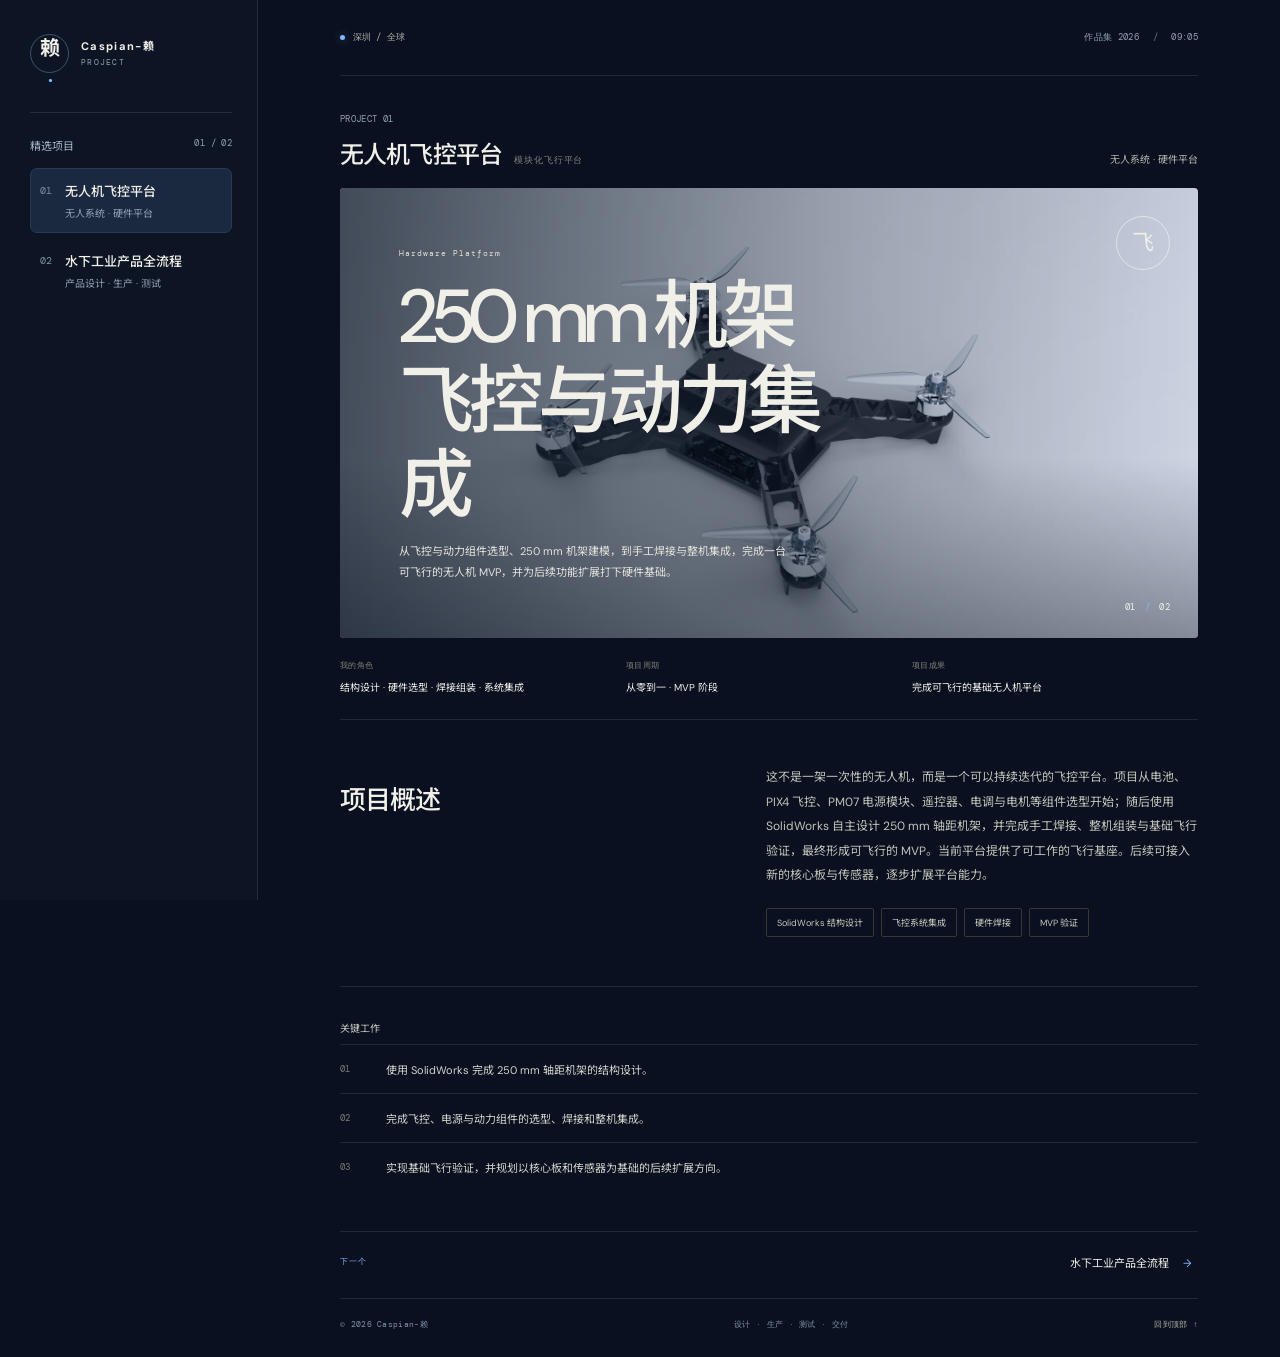
==== commit 0cfb2969: "new" ====
--- a/index.html
+++ b/index.html
@@ -4,8 +4,8 @@
     <meta charset="UTF-8" />
     <meta name="viewport" content="width=device-width, initial-scale=1.0" />
     <meta name="theme-color" content="#0a1020" />
-    <meta name="description" content="精选项目与产品工程实践：展示设计、生产、测试、交付与迭代的公开内容架构。" />
-    <title>Selected Work — 项目档案</title>
+    <meta name="description" content="Caspian-赖的项目档案：无人机飞控平台、水下工业产品全流程，以及设计与工程的公开记录。" />
+    <title>Caspian-赖 — 项目档案</title>
     <link rel="preconnect" href="https://fonts.googleapis.com" />
     <link rel="preconnect" href="https://fonts.gstatic.com" crossorigin />
     <link href="https://fonts.googleapis.com/css2?family=DM+Mono:wght@400;500&family=DM+Sans:wght@400;500;600;700&family=Noto+Sans+SC:wght@400;500;600;700&display=swap" rel="stylesheet" />
@@ -15,23 +15,23 @@
   <body>
     <div class="site-shell">
       <aside class="sidebar" aria-label="项目导航">
-        <a class="wordmark" href="#top" aria-label="回到首页"><span class="mark">赖<span>.</span></span><span>Caspian-赖<br /><small>PROJECT ARCHIVE</small></span></a>
+        <a class="wordmark" href="#top" aria-label="回到首页"><span class="mark">赖<span>.</span></span><span>Caspian-赖<br /><small>PROJECT</small></span></a>
         <div class="sidebar-rule"></div>
-        <div class="nav-heading"><span>精选项目</span><span class="mono" id="project-count">04 / 04</span></div>
+        <div class="nav-heading"><span>精选项目</span><span class="mono" id="project-count">01 / 04</span></div>
         <nav id="project-nav" class="project-nav" aria-label="选择项目"></nav>
-        <div class="sidebar-bottom">
-          <div class="availability"><i></i><span>开放合作中</span></div>
-          <span class="mono muted">独立设计 · 2021—26</span>
-          <a class="contact-link" href="mailto:hello@example.com">联系我 <span>↗</span></a>
-        </div>
       </aside>
 
       <main class="main" id="top">
-        <header class="topbar"><span class="eyebrow"><span class="live-dot"></span> 独立创意工作室 · 深圳 / 全球</span><span class="topbar-right mono">作品集 <span id="current-year"></span> <span class="topbar-slash">/</span> <span id="clock">--:--</span></span></header>
-        <section class="intro"><div><p class="kicker">SELECTED WORK — 01 / 04</p><h1>让想法，<em>留下痕迹。</em></h1></div><p class="intro-note">从设计到制作，打造值得<br />被记住的产品与品牌。</p></section>
+        <header class="topbar"><span class="eyebrow"><span class="live-dot"></span>  深圳 / 全球</span><span class="topbar-right mono">作品集 <span id="current-year"></span> <span class="topbar-slash">/</span> <span id="clock">--:--</span></span></header>
+
         <section id="project-detail" class="project-detail" aria-live="polite"></section>
-        <footer class="footer"><span>© <span id="footer-year"></span> STUDIO ARCHIVE</span><span>用好奇心构建 · 为真实世界设计</span><a href="#top">回到顶部 ↑</a></footer>
+
+        <footer class="footer">
+          <span>© <span id="footer-year"></span> Caspian-赖</span>
+          <span>设计 · 生产 · 测试 · 交付</span>
+          <a href="#top">回到顶部 ↑</a>
+        </footer>
       </main>
     </div>
   </body>
-</html>
+</html>
--- a/styles.css
+++ b/styles.css
@@ -1,8 +1,201 @@
-:root{color-scheme:dark;--bg:#0a1020;--panel:#111a2a;--panel-soft:#18243a;--line:rgba(233,237,221,.11);--muted:#929fb3;--text:#f0f0e9;--lime:#83b7ff;--mono:"DM Mono",monospace;--sans:"DM Sans","Noto Sans SC",sans-serif}*{box-sizing:border-box}html{scroll-behavior:smooth}body{margin:0;background:var(--bg);color:var(--text);font-family:var(--sans);font-size:14px;-webkit-font-smoothing:antialiased}a{color:inherit;text-decoration:none}button{font:inherit;color:inherit}.mono,.section-label,.project-index,.meta-label,.eyebrow,.kicker{font-family:var(--mono);letter-spacing:.04em}.site-shell{min-height:100vh}.sidebar{position:fixed;z-index:5;inset:0 auto 0 0;width:258px;padding:34px 25px 24px 30px;background:#0d1524;border-right:1px solid var(--line);display:flex;flex-direction:column}.wordmark{display:flex;align-items:center;gap:12px;font-size:11px;line-height:1.35;letter-spacing:.12em;font-weight:700}.wordmark small{font-family:var(--mono);font-weight:400;color:var(--muted);font-size:8px;letter-spacing:.16em}.mark{width:39px;height:39px;border:1px solid #41516b;border-radius:50%;display:grid;place-items:center;font-size:20px;letter-spacing:-.08em}.mark span{color:var(--lime)}.sidebar-rule{height:1px;background:var(--line);margin:39px 0 24px}.nav-heading{display:flex;justify-content:space-between;color:#a8b5ca;font-size:11px;margin-bottom:15px}.nav-heading .mono{font-size:9px;color:var(--muted)}.project-nav{display:flex;flex-direction:column;gap:5px}.project-link{position:relative;display:flex;align-items:center;gap:12px;text-align:left;width:100%;border:1px solid transparent;background:none;border-radius:7px;padding:12px 9px;cursor:pointer;transition:background .2s,border-color .2s}.project-link:hover{background:#172238}.project-link.active{background:#1b2940;border-color:#2b3a53}.project-number{font-size:10px;color:#8190a7;align-self:flex-start;padding-top:3px}.project-link-copy{display:flex;flex-direction:column;gap:5px}.project-link-copy strong{font-size:13px;font-weight:500}.project-link-copy small{font-size:10px;color:var(--muted)}.nav-arrow{margin-left:auto;color:var(--lime);opacity:0;transform:translate(-3px,3px);transition:.2s}.project-link.active .nav-arrow,.project-link:hover .nav-arrow{opacity:1;transform:translate(0)}.sidebar-bottom{margin-top:auto;display:flex;flex-direction:column;gap:13px}.availability{display:flex;align-items:center;gap:8px;font-size:11px;color:#d5d7cc}.availability i,.live-dot{display:inline-block;width:6px;height:6px;border-radius:50%;background:var(--lime);box-shadow:0 0 10px #83b7ff75}.sidebar-bottom .muted{font-size:9px;color:var(--muted)}.contact-link{margin-top:8px;padding-top:15px;border-top:1px solid var(--line);font-size:11px;color:var(--lime);display:flex;justify-content:space-between}.main{margin-left:258px;max-width:1600px;padding:0 6.4vw}.topbar{height:76px;display:flex;align-items:center;justify-content:space-between;border-bottom:1px solid var(--line);font-size:10px;color:#aeb2a6}.eyebrow{font-size:9px;letter-spacing:.02em;display:flex;align-items:center;gap:8px}.live-dot{width:5px;height:5px}.topbar-right{font-size:9px;color:#929fb3}.topbar-slash{padding:0 8px;color:#64748a}.intro{padding:51px 0 37px;display:flex;justify-content:space-between;align-items:flex-end}.kicker{font-size:9px;color:var(--lime);letter-spacing:.1em;margin:0 0 17px}.intro h1{font-weight:500;font-size:clamp(31px,4.3vw,57px);letter-spacing:-.055em;line-height:1.12;margin:0}.intro h1 em{font-style:normal;color:var(--lime)}.intro-note{font-size:11px;color:#a2a699;line-height:1.9;margin:0 0 3px}.project-heading{display:flex;align-items:flex-end;justify-content:space-between;margin:0 0 18px}.project-index{font-size:9px;color:var(--muted)}.project-index b{color:var(--lime);font-size:8px;padding:0 5px}.project-heading h2{margin:9px 0 0;font-size:24px;letter-spacing:-.035em;font-weight:500;display:flex;align-items:baseline;gap:12px}.heading-en{font:9px var(--mono);letter-spacing:.1em;color:#808579}.project-category{font-size:10px;color:#b1b4a9;padding-bottom:4px}.hero-art{position:relative;width:100%;height:clamp(275px,37vw,450px);overflow:hidden;border-radius:4px;background:#343c2d}.hero-image{position:absolute;width:100%;height:100%;inset:0;object-fit:cover;object-position:center 48%;opacity:.88;transition:transform .8s cubic-bezier(.2,.7,.2,1)}.hero-art:hover .hero-image{transform:scale(1.025)}.hero-art:after{content:"";position:absolute;inset:0;background:linear-gradient(90deg,rgba(9,15,10,.68),rgba(9,15,10,.24) 60%,rgba(9,15,10,.04)),linear-gradient(0deg,rgba(7,10,7,.37),transparent 40%);pointer-events:none}.hero-shade{position:absolute;z-index:1;inset:0;mix-blend-mode:color;background:linear-gradient(125deg,#779ac855,#6687c855)}.hero-art.blue .hero-shade{background:#6678a855}.hero-art.peach .hero-shade{background:#c8987755}.hero-art.lilac .hero-shade{background:#9478a355}.hero-label{position:absolute;z-index:2;left:clamp(25px,4.6vw,66px);bottom:clamp(28px,4.3vw,56px);max-width:460px;display:flex;flex-direction:column;align-items:flex-start}.hero-label-top{font-size:8px;letter-spacing:.13em;color:#e0e5d8}.hero-label-top span{color:var(--lime);padding:0 4px}.hero-title{font-size:clamp(39px,6vw,75px);line-height:1.13;letter-spacing:-.07em;font-weight:500;margin:17px 0 12px}.hero-caption{font-size:11px;line-height:1.9;max-width:390px;color:#e2e4dc}.hero-stamp{position:absolute;z-index:2;right:28px;top:28px;width:54px;height:54px;border:1px solid #ffffff80;border-radius:50%;display:flex;flex-direction:column;align-items:center;justify-content:center;font-size:17px}.hero-stamp span{font:5px/1.35 var(--mono);letter-spacing:.1em;text-align:center;margin-top:2px}.hero-counter{position:absolute;z-index:2;right:28px;bottom:25px;font-size:9px}.hero-counter i{color:var(--lime);font-style:normal;padding:0 4px}.project-meta{display:grid;grid-template-columns:repeat(3,1fr);padding:22px 0 25px;border-bottom:1px solid var(--line)}.project-meta div{display:flex;flex-direction:column;gap:8px;font-size:10px}.meta-label{color:#7f8478;font-size:8px;text-transform:uppercase}.story-grid{display:grid;grid-template-columns:1fr 1.18fr;gap:7%;padding:45px 0 49px;border-bottom:1px solid var(--line)}.section-label{margin:0;color:var(--lime);font-size:8px;letter-spacing:.1em}.story-grid h3{font-size:26px;line-height:1.45;letter-spacing:-.04em;font-weight:500;margin:17px 0 0}.story-copy p{margin:0;color:#c0c3b8;font-size:12px;line-height:2.05;max-width:540px}.tag-list{display:flex;flex-wrap:wrap;gap:7px;margin-top:20px}.tag-list span{font-size:9px;color:#c3c7bb;border:1px solid #35392f;padding:7px 10px;border-radius:2px}.highlights{padding:33px 0 40px}.highlights-head{display:flex;justify-content:space-between;align-items:center;font-size:10px;color:#c3c6bb;margin-bottom:9px}.highlight-row{display:grid;grid-template-columns:46px 1fr 20px;align-items:center;border-top:1px solid var(--line);padding:16px 0}.highlight-row>span:first-child{color:#777c70;font-size:9px}.highlight-row p{font-size:11px;margin:0;color:#d2d4ca}.highlight-plus{font-size:12px;color:#878c7e;text-align:right}.next-project{border-top:1px solid var(--line);padding:21px 0 27px;display:flex;justify-content:space-between;align-items:center}.next-project button{border:0;background:none;cursor:pointer;font-size:11px}.next-project button span{color:var(--lime);padding-left:11px;transition:padding .2s}.next-project button:hover span{padding-left:17px}.footer{display:flex;justify-content:space-between;align-items:center;padding:20px 0 27px;border-top:1px solid var(--line);font:8px var(--mono);color:#8190a7;letter-spacing:.04em}.footer a{color:#afb3a7}.footer a:hover{color:var(--lime)}
+:root{color-scheme:dark;--bg:#0a1020;--panel:#111a2a;--panel-soft:#18243a;--line:rgba(233,237,221,.11);--muted:#929fb3;--text:#f0f0e9;--lime:#83b7ff;--mono:"DM Mono",monospace;--sans:"DM Sans","Noto Sans SC",sans-serif}
+*{box-sizing:border-box}
+html{scroll-behavior:smooth}
+body{margin:0;background:var(--bg);color:var(--text);font-family:var(--sans);font-size:14px;-webkit-font-smoothing:antialiased}
+a{color:inherit;text-decoration:none}
+button{font:inherit;color:inherit}
+.mono,.section-label,.project-index,.meta-label,.eyebrow,.kicker{font-family:var(--mono);letter-spacing:.04em}
+.site-shell{min-height:100vh}
+
+/* ---------- Sidebar ---------- */
+.sidebar{position:fixed;z-index:5;inset:0 auto 0 0;width:258px;padding:34px 25px 24px 30px;background:#0d1524;border-right:1px solid var(--line);display:flex;flex-direction:column}
+.wordmark{display:flex;align-items:center;gap:12px;font-size:11px;line-height:1.35;letter-spacing:.12em;font-weight:700}
+.wordmark small{font-family:var(--mono);font-weight:400;color:var(--muted);font-size:8px;letter-spacing:.16em}
+.mark{width:39px;height:39px;border:1px solid #41516b;border-radius:50%;display:grid;place-items:center;font-size:20px;letter-spacing:-.08em}
+.mark span{color:var(--lime)}
+.sidebar-rule{height:1px;background:var(--line);margin:39px 0 24px}
+.nav-heading{display:flex;justify-content:space-between;color:#a8b5ca;font-size:11px;margin-bottom:15px}
+.nav-heading .mono{font-size:9px;color:var(--muted)}
+.project-nav{display:flex;flex-direction:column;gap:5px}
+.project-link{position:relative;display:flex;align-items:center;gap:12px;text-align:left;width:100%;border:1px solid transparent;background:none;border-radius:7px;padding:12px 9px;cursor:pointer;transition:background .2s,border-color .2s}
+.project-link:hover{background:#172238}
+.project-link.active{background:#1b2940;border-color:#2b3a53}
+.project-number{font-size:10px;color:#8190a7;align-self:flex-start;padding-top:3px}
+.project-link-copy{display:flex;flex-direction:column;gap:5px;flex:1;min-width:0}
+.project-link-copy strong{font-size:13px;font-weight:500}
+.project-link-copy small{font-size:10px;color:var(--muted)}
+.sidebar-bottom{margin-top:auto;display:flex;flex-direction:column;gap:13px}
+.availability{display:flex;align-items:center;gap:8px;font-size:11px;color:#d5d7cc}
+.availability i,.live-dot{display:inline-block;width:6px;height:6px;border-radius:50%;background:var(--lime);box-shadow:0 0 10px #83b7ff75}
+.sidebar-bottom .muted{font-size:9px;color:var(--muted)}
+.contact-link{margin-top:8px;padding-top:15px;border-top:1px solid var(--line);font-size:11px;color:var(--lime);display:flex;justify-content:space-between}
+
+/* ---------- Main / Topbar ---------- */
+.main{margin-left:258px;max-width:1600px;padding:0 6.4vw}
+.topbar{height:76px;display:flex;align-items:center;justify-content:space-between;border-bottom:1px solid var(--line);font-size:10px;color:#aeb2a6}
+.eyebrow{font-size:9px;letter-spacing:.02em;display:flex;align-items:center;gap:8px}
+.live-dot{width:5px;height:5px}
+.topbar-right{font-size:9px;color:#929fb3}
+.topbar-slash{padding:0 8px;color:#64748a}
+
+/* ---------- Project heading ---------- */
+.project-heading{display:flex;align-items:flex-end;justify-content:space-between;margin:32px 0 18px}
+.project-index{font-size:9px;color:var(--muted)}
+.project-index b{color:var(--lime);font-size:8px;padding:0 5px}
+.project-heading h1{margin:9px 0 0;font-size:24px;letter-spacing:-.035em;font-weight:500;display:flex;align-items:baseline;flex-wrap:wrap;gap:12px}
+.heading-en{font:9px var(--mono);letter-spacing:.1em;color:#808579}
+.project-category{font-size:10px;color:#b1b4a9;padding-bottom:4px}
+
+/* ---------- Hero ---------- */
+.hero-art{position:relative;width:100%;height:clamp(275px,37vw,450px);overflow:hidden;border-radius:4px;background:#343c2d}
+.hero-image{position:absolute;width:100%;height:100%;inset:0;object-fit:cover;object-position:center 48%;opacity:.88;transition:transform .8s cubic-bezier(.2,.7,.2,1)}
+.hero-art:hover .hero-image{transform:scale(1.025)}
+.hero-art:after{content:"";position:absolute;inset:0;background:linear-gradient(90deg,rgba(9,15,10,.68),rgba(9,15,10,.24) 60%,rgba(9,15,10,.04)),linear-gradient(0deg,rgba(7,10,7,.37),transparent 40%);pointer-events:none}
+.hero-shade{position:absolute;z-index:1;inset:0;mix-blend-mode:color;background:linear-gradient(125deg,#779ac855,#6687c855)}
+.hero-art.blue .hero-shade{background:#6678a855}
+.hero-art.peach .hero-shade{background:#c8987755}
+.hero-art.lilac .hero-shade{background:#9478a355}
+.hero-label{position:absolute;z-index:2;left:clamp(25px,4.6vw,66px);bottom:clamp(28px,4.3vw,56px);max-width:460px;display:flex;flex-direction:column;align-items:flex-start}
+.hero-label-top{font-size:8px;letter-spacing:.13em;color:#e0e5d8}
+.hero-title{font-size:clamp(39px,6vw,75px);line-height:1.13;letter-spacing:-.07em;font-weight:500;margin:17px 0 12px}
+.hero-caption{font-size:11px;line-height:1.9;max-width:390px;color:#e2e4dc}
+.hero-stamp{position:absolute;z-index:2;right:28px;top:28px;width:54px;height:54px;border:1px solid #ffffff80;border-radius:50%;display:grid;place-items:center;font-size:22px;line-height:1;letter-spacing:0}
+.hero-counter{position:absolute;z-index:2;right:28px;bottom:25px;font-size:9px}
+.hero-counter i{color:var(--lime);font-style:normal;padding:0 4px}
+
+/* ---------- Meta / Story ---------- */
+.project-meta{display:grid;grid-template-columns:repeat(3,1fr);padding:22px 0 25px;border-bottom:1px solid var(--line)}
+.project-meta div{display:flex;flex-direction:column;gap:8px;font-size:10px}
+.meta-label{color:#7f8478;font-size:8px;text-transform:uppercase}
+.story-grid{display:grid;grid-template-columns:1fr 1.18fr;gap:7%;padding:45px 0 49px;border-bottom:1px solid var(--line)}
+.section-label{margin:0;color:var(--lime);font-size:8px;letter-spacing:.1em}
+.story-grid h3{font-size:26px;line-height:1.45;letter-spacing:-.04em;font-weight:500;margin:17px 0 0}
+.story-copy p{margin:0;color:#c0c3b8;font-size:12px;line-height:2.05;max-width:540px}
+.tag-list{display:flex;flex-wrap:wrap;gap:7px;margin-top:20px}
+.tag-list span{font-size:9px;color:#c3c7bb;border:1px solid #35392f;padding:7px 10px;border-radius:2px}
+
+/* ---------- Highlights ---------- */
+.highlights{padding:33px 0 40px}
+.highlights-head{display:flex;justify-content:space-between;align-items:center;font-size:10px;color:#c3c6bb;margin-bottom:9px}
+.highlight-row{display:grid;grid-template-columns:46px 1fr;align-items:center;border-top:1px solid var(--line);padding:16px 0}
+.highlight-row>span:first-child{color:#777c70;font-size:9px}
+.highlight-row p{font-size:11px;margin:0;color:#d2d4ca}
+
+/* ---------- Next / Footer ---------- */
+.next-project{border-top:1px solid var(--line);padding:21px 0 27px;display:flex;justify-content:space-between;align-items:center}
+.next-project button{border:0;background:none;cursor:pointer;font-size:11px}
+.next-project button span{color:var(--lime);padding-left:11px;transition:padding .2s}
+.next-project button:hover span{padding-left:17px}
+.footer{display:flex;justify-content:space-between;align-items:center;padding:20px 0 27px;border-top:1px solid var(--line);font:8px var(--mono);color:#8190a7;letter-spacing:.04em}
+.footer a{color:#afb3a7}
+.footer a:hover{color:var(--lime)}
+
 @media(min-width:1500px){.main{padding-right:8vw;padding-left:8vw}}
-.hero-art.no-image{background:radial-gradient(ellipse at 78% 25%,#45658a 0%,#203752 30%,#111a2a 74%)}.hero-art.no-image:after{background:linear-gradient(90deg,rgba(7,13,25,.36),rgba(7,13,25,.06) 75%),linear-gradient(0deg,rgba(7,13,25,.45),transparent 55%)}.engineering-grid{position:absolute;inset:0;opacity:.28;background-image:linear-gradient(rgba(187,211,244,.15) 1px,transparent 1px),linear-gradient(90deg,rgba(187,211,244,.15) 1px,transparent 1px);background-size:42px 42px;mask-image:linear-gradient(90deg,transparent,#000 35%,#000)}.capability-sections{padding:31px 0 24px}.capability-card{border-top:1px solid var(--line)}.capability-card:last-child{border-bottom:1px solid var(--line)}.capability-card summary{list-style:none;cursor:pointer;display:grid;grid-template-columns:42px 1fr auto 20px;align-items:center;gap:12px;padding:19px 2px}.capability-card summary::-webkit-details-marker{display:none}.capability-card summary>span{font:9px var(--mono);color:var(--lime)}.capability-card summary strong{font-size:13px;font-weight:500}.capability-card summary small{font:8px var(--mono);color:var(--muted);letter-spacing:.08em}.capability-card summary b{font-weight:400;color:var(--lime);transition:transform .2s}.capability-card[open] summary b{transform:rotate(45deg)}.capability-copy{padding:0 30px 21px 56px;max-width:760px}.capability-copy p,.capability-copy li{font-size:11px;line-height:1.9;color:#c0c3b8}.capability-copy p{margin:0 0 9px}.capability-copy ul{padding-left:17px;margin:0}.capability-copy li+li{margin-top:4px}.public-boundary{padding:14px 16px;border-left:2px solid var(--lime);background:#101a2a;color:#aebbd0;font-size:10px;line-height:1.8;margin:8px 0 27px}
-.product-showcase,.document-system{padding:31px 0 28px}.product-grid{display:grid;grid-template-columns:repeat(2,minmax(0,1fr));gap:18px}.product-card{min-width:0;border:1px solid var(--line);background:linear-gradient(150deg,#111b2c,#0d1523);border-radius:4px;overflow:hidden}.product-visual{height:230px;background-color:#0c1524;background-image:linear-gradient(rgba(187,211,244,.06) 1px,transparent 1px),linear-gradient(90deg,rgba(187,211,244,.06) 1px,transparent 1px),radial-gradient(ellipse at 50% 50%,#16263c 0%,#0c1524 70%);background-size:28px 28px,28px 28px,auto;border-bottom:1px solid var(--line)}.product-visual img{display:block;width:100%;height:100%;object-fit:cover}.product-card-body{padding:19px 20px 17px}.product-family,.product-en{font:8px var(--mono);letter-spacing:.08em;color:var(--muted)}.product-card-body h3{font-size:17px;font-weight:500;margin:10px 0 5px}.product-en{font-size:7px;color:#7890ae}.product-description{font-size:10px;line-height:1.8;color:#b7c1d0}.product-specs{margin:17px 0 0}.product-specs>div{display:grid;grid-template-columns:1fr 1fr;gap:12px;align-items:center;padding:9px 0;border-top:1px solid var(--line)}.product-specs dt{font-size:9px;color:#9eabc0}.product-specs dd{margin:0;min-height:14px;color:#70819a;font-size:9px;text-align:right}.document-intro{font-size:10px;line-height:1.9;color:#aebbd0;max-width:760px;margin:0 0 17px}.document-system .capability-copy{padding-top:0}.document-system .capability-copy li{margin:0 0 5px}
-@media(max-width:900px){.sidebar{width:215px;padding-left:22px;padding-right:19px}.main{margin-left:215px;padding:0 5vw}.intro-note{font-size:10px}.hero-art{height:340px}.story-grid{gap:5%}}
-@media(max-width:650px){.sidebar{position:relative;width:100%;height:auto;padding:17px 19px 12px;border-right:0;border-bottom:1px solid var(--line);display:grid;grid-template-columns:1fr auto;align-items:center}.wordmark{font-size:10px}.mark{width:34px;height:34px}.sidebar-rule,.sidebar-bottom{display:none}.nav-heading{display:none}.project-nav{grid-column:1/-1;flex-direction:row;overflow-x:auto;gap:6px;margin-top:13px;padding-bottom:1px;scrollbar-width:none}.project-nav::-webkit-scrollbar{display:none}.project-link{width:auto;min-width:max-content;padding:8px 10px;gap:8px}.project-number{padding-top:1px}.project-link-copy{gap:0}.project-link-copy strong{font-size:11px}.project-link-copy small,.nav-arrow{display:none}.main{margin-left:0;padding:0 19px}.topbar{height:54px}.topbar-right{font-size:8px}.eyebrow{font-size:8px}.intro{padding:35px 0 27px;display:block}.intro h1{font-size:39px}.intro-note{margin-top:14px}.project-heading{align-items:flex-start}.project-heading h2{font-size:22px;gap:8px}.heading-en{font-size:7px}.project-category{font-size:9px;text-align:right;max-width:100px;line-height:1.6}.hero-art{height:365px}.hero-image{object-position:57% center}.hero-label{left:23px;bottom:28px;right:20px}.hero-title{font-size:53px}.hero-caption{font-size:10px}.hero-stamp{right:16px;top:16px;width:45px;height:45px}.hero-counter{right:17px;bottom:15px}.project-meta{gap:8px;padding:17px 0 19px}.project-meta div{font-size:9px}.meta-label{font-size:7px}.story-grid{grid-template-columns:1fr;gap:19px;padding:31px 0 34px}.story-grid h3{font-size:23px;margin-top:10px}.story-grid h3 br{display:none}.story-copy p{font-size:11px}.highlights{padding:26px 0 30px}.highlight-row{grid-template-columns:33px 1fr 16px;padding:15px 0}.highlight-row p{font-size:10px;line-height:1.7}.footer{font-size:7px}.footer span:nth-child(2){display:none}}
-@media(max-width:650px){.product-grid{grid-template-columns:1fr;gap:13px}.product-visual{height:205px}.product-card-body{padding:17px}.capability-card summary{grid-template-columns:30px 1fr 18px;gap:8px}.capability-card summary small{display:none}.capability-copy{padding:0 12px 19px 39px}.document-system .capability-copy{padding-top:0}}
-@media(prefers-reduced-motion:reduce){*,*::before,*::after{scroll-behavior:auto!important;transition:none!important}}
+
+/* ---------- No-image hero / Engineering grid ---------- */
+.hero-art.no-image{background:radial-gradient(ellipse at 78% 25%,#45658a 0%,#203752 30%,#111a2a 74%)}
+.hero-art.no-image:after{background:linear-gradient(90deg,rgba(7,13,25,.36),rgba(7,13,25,.06) 75%),linear-gradient(0deg,rgba(7,13,25,.45),transparent 55%)}
+.engineering-grid{position:absolute;inset:0;opacity:.28;background-image:linear-gradient(rgba(187,211,244,.15) 1px,transparent 1px),linear-gradient(90deg,rgba(187,211,244,.15) 1px,transparent 1px);background-size:42px 42px;mask-image:linear-gradient(90deg,transparent,#000 35%,#000)}
+
+/* ---------- Capability / Documents ---------- */
+.capability-sections{padding:31px 0 24px}
+.capability-card{border-top:1px solid var(--line)}
+.capability-card:last-child{border-bottom:1px solid var(--line)}
+.capability-card summary{list-style:none;cursor:pointer;display:grid;grid-template-columns:42px 1fr auto 20px;align-items:center;gap:12px;padding:19px 2px}
+.capability-card summary::-webkit-details-marker{display:none}
+.capability-card summary>span{font:9px var(--mono);color:var(--lime)}
+.capability-card summary strong{font-size:13px;font-weight:500}
+.capability-card summary small{font:8px var(--mono);color:var(--muted);letter-spacing:.08em}
+.capability-card summary b{font-weight:400;color:var(--lime);transition:transform .2s}
+.capability-card[open] summary b{transform:rotate(45deg)}
+.capability-copy{padding:0 30px 21px 56px;max-width:760px}
+.capability-copy p,.capability-copy li{font-size:11px;line-height:1.9;color:#c0c3b8}
+.capability-copy p{margin:0 0 9px}
+.capability-copy ul{padding-left:17px;margin:0}
+.capability-copy li+li{margin-top:4px}
+.public-boundary{padding:14px 16px;border-left:2px solid var(--lime);background:#101a2a;color:#aebbd0;font-size:10px;line-height:1.8;margin:8px 0 27px}
+
+/* ---------- Product showcase ---------- */
+.product-showcase,.document-system{padding:31px 0 28px}
+.product-grid{display:grid;grid-template-columns:repeat(2,minmax(0,1fr));gap:18px}
+.product-card{min-width:0;border:1px solid var(--line);background:linear-gradient(150deg,#111b2c,#0d1523);border-radius:4px;overflow:hidden}
+.product-visual{height:230px;background-color:#0c1524;background-image:linear-gradient(rgba(187,211,244,.06) 1px,transparent 1px),linear-gradient(90deg,rgba(187,211,244,.06) 1px,transparent 1px),radial-gradient(ellipse at 50% 50%,#16263c 0%,#0c1524 70%);background-size:28px 28px,28px 28px,auto;border-bottom:1px solid var(--line)}
+.product-visual img{display:block;width:100%;height:100%;object-fit:cover}
+.product-card-body{padding:19px 20px 17px}
+.product-family,.product-en{font:8px var(--mono);letter-spacing:.08em;color:var(--muted)}
+.product-card-body h3{font-size:17px;font-weight:500;margin:10px 0 5px}
+.product-en{font-size:7px;color:#7890ae}
+.product-description{font-size:10px;line-height:1.8;color:#b7c1d0}
+.product-specs{margin:17px 0 0}
+.product-specs>div{display:grid;grid-template-columns:minmax(0,1fr) minmax(0,1.5fr);gap:12px;align-items:start;padding:9px 0;border-top:1px solid var(--line)}
+.product-specs dt{font-size:9px;color:#9eabc0}
+.product-specs dd{margin:0;min-height:14px;color:#c0ccdc;font-size:10px;line-height:1.7;overflow-wrap:anywhere;text-align:right}
+.document-intro{font-size:10px;line-height:1.9;color:#aebbd0;max-width:760px;margin:0 0 17px}
+.document-system .capability-copy{padding-top:0}
+.document-system .capability-copy li{margin:0 0 5px}
+
+/* ---------- Responsive: tablet ---------- */
+@media(max-width:900px){
+  .sidebar{width:215px;padding-left:22px;padding-right:19px}
+  .main{margin-left:215px;padding:0 5vw}
+  .hero-art{height:340px}
+  .story-grid{gap:5%}
+}
+
+/* ---------- Responsive: mobile ---------- */
+@media(max-width:650px){
+  .sidebar{position:relative;width:100%;height:auto;padding:17px 19px 12px;border-right:0;border-bottom:1px solid var(--line);display:grid;grid-template-columns:1fr auto;align-items:center}
+  .wordmark{font-size:10px}
+  .mark{width:34px;height:34px}
+  .sidebar-rule,.sidebar-bottom{display:none}
+  .nav-heading{display:none}
+  .project-nav{grid-column:1/-1;flex-direction:row;overflow-x:auto;gap:6px;margin-top:13px;padding-bottom:1px;scrollbar-width:none}
+  .project-nav::-webkit-scrollbar{display:none}
+  .project-link{width:auto;min-width:max-content;padding:8px 10px;gap:8px}
+  .project-number{padding-top:1px}
+  .project-link-copy{gap:0}
+  .project-link-copy strong{font-size:11px}
+  .project-link-copy small{display:none}
+  .main{margin-left:0;padding:0 19px}
+  .topbar{height:54px}
+  .topbar-right{font-size:8px}
+  .eyebrow{font-size:8px}
+  .project-heading{align-items:flex-start}
+  .project-heading h1{font-size:22px;gap:8px}
+  .heading-en{font-size:7px}
+  .project-category{font-size:9px;text-align:right;max-width:100px;line-height:1.6}
+  .hero-art{height:365px}
+  .hero-image{object-position:57% center}
+  .hero-label{left:23px;bottom:28px;right:20px}
+  .hero-title{font-size:53px}
+  .hero-caption{font-size:10px}
+  .hero-stamp{right:16px;top:16px;width:45px;height:45px;font-size:18px}
+  .hero-counter{right:17px;bottom:15px}
+  .project-meta{gap:8px;padding:17px 0 19px}
+  .project-meta div{font-size:9px}
+  .meta-label{font-size:7px}
+  .story-grid{grid-template-columns:1fr;gap:19px;padding:31px 0 34px}
+  .story-grid h3{font-size:23px;margin-top:10px}
+  .story-grid h3 br{display:none}
+  .story-copy p{font-size:11px}
+  .highlights{padding:26px 0 30px}
+  .highlight-row{grid-template-columns:33px 1fr;padding:15px 0}
+  .highlight-row p{font-size:10px;line-height:1.7}
+  .footer{font-size:7px}
+  .footer span:nth-child(2){display:none}
+}
+
+/* ---------- Responsive: mobile / product series ---------- */
+@media(max-width:650px){
+  .product-grid{grid-template-columns:1fr;gap:13px}
+  .product-visual{height:205px}
+  .product-card-body{padding:17px}
+  .capability-card summary{grid-template-columns:30px 1fr 18px;gap:8px}
+  .capability-card summary small{display:none}
+  .capability-copy{padding:0 12px 19px 39px}
+  .document-system .capability-copy{padding-top:0}
+}
+
+@media(prefers-reduced-motion:reduce){
+  *,*::before,*::after{scroll-behavior:auto!important;transition:none!important}
+}
